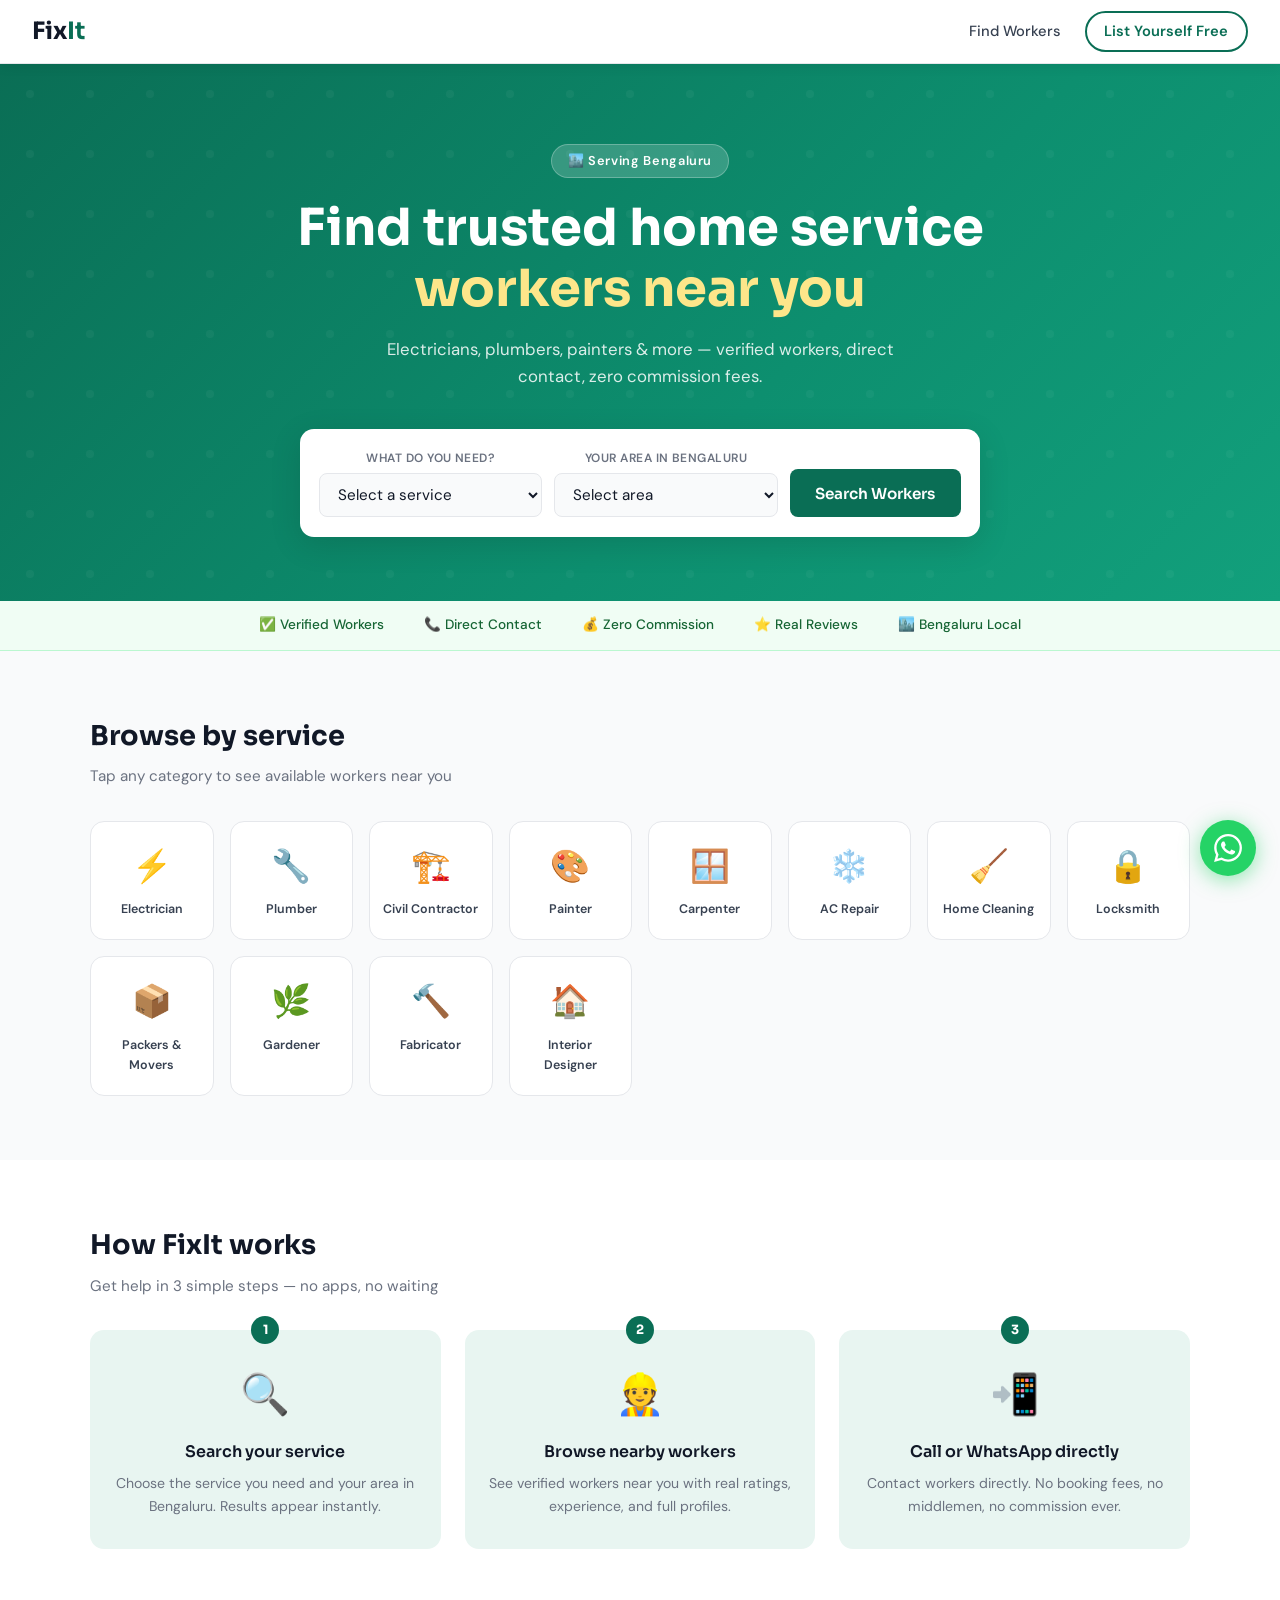
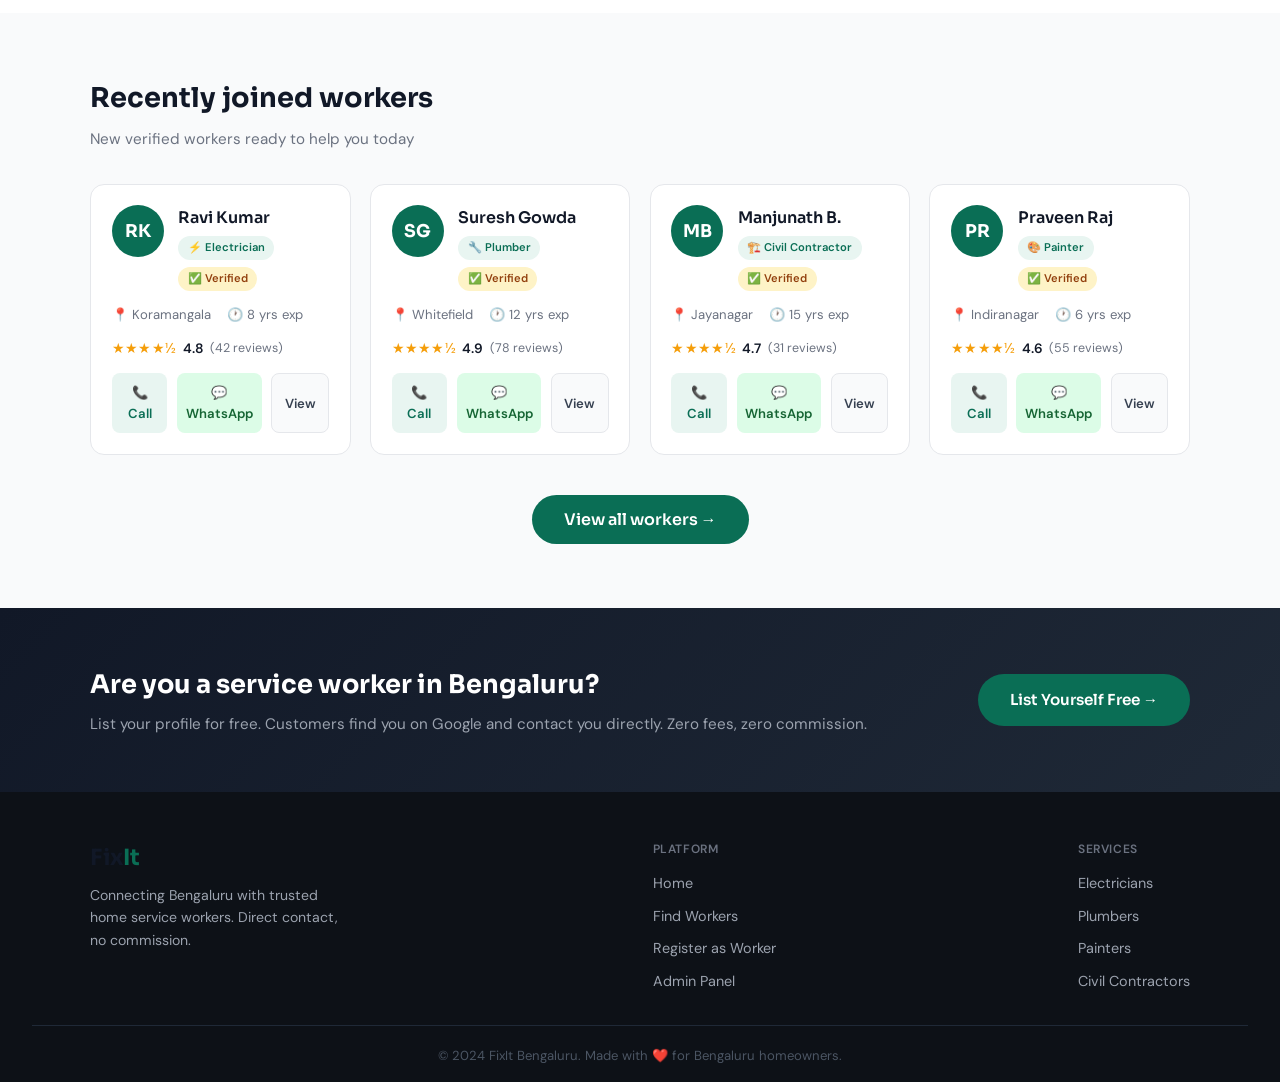
==== index.html @ 89718e5f "first version" ====
<!DOCTYPE html>
<html lang="en">
<head>
  <meta charset="UTF-8"/>
  <meta name="viewport" content="width=device-width, initial-scale=1.0"/>
  <title>FixIt — Trusted Home Services in Bengaluru</title>
  <meta name="description" content="Find trusted electricians, plumbers, painters and more in Bengaluru. Contact directly, no booking fees."/>
  <link rel="stylesheet" href="css/style.css"/>
  <link href="https://fonts.googleapis.com/css2?family=Sora:wght@400;500;600;700&family=DM+Sans:wght@400;500&display=swap" rel="stylesheet"/>
</head>
<body>

  <!-- NAV -->
  <nav class="navbar">
    <a href="index.html" class="brand">Fix<span>It</span></a>
    <div class="nav-links">
      <a href="pages/services.html">Find Workers</a>
      <a href="pages/register.html" class="btn-outline">List Yourself Free</a>
    </div>
    <button class="hamburger" onclick="toggleMenu()">&#9776;</button>
  </nav>
  <div class="mobile-menu" id="mobileMenu">
    <a href="pages/services.html">Find Workers</a>
    <a href="pages/register.html">List Yourself Free</a>
  </div>

  <!-- HERO -->
  <section class="hero">
    <div class="hero-badge">🏙️ Serving Bengaluru</div>
    <h1>Find trusted home service<br/><span class="highlight">workers near you</span></h1>
    <p class="hero-sub">Electricians, plumbers, painters & more — verified workers, direct contact, zero commission fees.</p>

    <div class="search-box">
      <div class="search-field">
        <label>What do you need?</label>
        <select id="searchCategory">
          <option value="">Select a service</option>
          <option>Electrician</option>
          <option>Plumber</option>
          <option>Civil Contractor</option>
          <option>Painter</option>
          <option>Carpenter</option>
          <option>AC Repair</option>
          <option>Home Cleaning</option>
          <option>Locksmith</option>
          <option>Packers & Movers</option>
          <option>Gardener</option>
          <option>Fabricator</option>
          <option>Interior Designer</option>
        </select>
      </div>
      <div class="search-field">
        <label>Your area in Bengaluru</label>
        <select id="searchArea">
          <option value="">Select area</option>
          <option>Koramangala</option>
          <option>HSR Layout</option>
          <option>Whitefield</option>
          <option>Indiranagar</option>
          <option>Jayanagar</option>
          <option>Marathahalli</option>
          <option>Electronic City</option>
          <option>Hebbal</option>
          <option>BTM Layout</option>
          <option>Banashankari</option>
          <option>JP Nagar</option>
          <option>Yeshwanthpur</option>
        </select>
      </div>
      <button class="btn-search" onclick="doSearch()">Search Workers</button>
    </div>
  </section>

  <!-- TRUST STRIP -->
  <div style="background:#f0fdf4;border-bottom:1px solid #bbf7d0;padding:.85rem 2rem;text-align:center;">
    <div style="max-width:900px;margin:0 auto;display:flex;justify-content:center;gap:2.5rem;flex-wrap:wrap;font-size:.85rem;color:#166534;font-weight:500;">
      <span>✅ Verified Workers</span>
      <span>📞 Direct Contact</span>
      <span>💰 Zero Commission</span>
      <span>⭐ Real Reviews</span>
      <span>🏙️ Bengaluru Local</span>
    </div>
  </div>

  <!-- CATEGORIES -->
  <section class="section categories-section">
    <div class="container">
      <h2 class="section-title">Browse by service</h2>
      <p class="section-sub">Tap any category to see available workers near you</p>
      <div class="categories-grid">
        <a href="pages/services.html?category=Electrician" class="cat-card"><div class="cat-icon">⚡</div><div class="cat-name">Electrician</div></a>
        <a href="pages/services.html?category=Plumber" class="cat-card"><div class="cat-icon">🔧</div><div class="cat-name">Plumber</div></a>
        <a href="pages/services.html?category=Civil+Contractor" class="cat-card"><div class="cat-icon">🏗️</div><div class="cat-name">Civil Contractor</div></a>
        <a href="pages/services.html?category=Painter" class="cat-card"><div class="cat-icon">🎨</div><div class="cat-name">Painter</div></a>
        <a href="pages/services.html?category=Carpenter" class="cat-card"><div class="cat-icon">🪟</div><div class="cat-name">Carpenter</div></a>
        <a href="pages/services.html?category=AC+Repair" class="cat-card"><div class="cat-icon">❄️</div><div class="cat-name">AC Repair</div></a>
        <a href="pages/services.html?category=Home+Cleaning" class="cat-card"><div class="cat-icon">🧹</div><div class="cat-name">Home Cleaning</div></a>
        <a href="pages/services.html?category=Locksmith" class="cat-card"><div class="cat-icon">🔒</div><div class="cat-name">Locksmith</div></a>
        <a href="pages/services.html?category=Packers+%26+Movers" class="cat-card"><div class="cat-icon">📦</div><div class="cat-name">Packers & Movers</div></a>
        <a href="pages/services.html?category=Gardener" class="cat-card"><div class="cat-icon">🌿</div><div class="cat-name">Gardener</div></a>
        <a href="pages/services.html?category=Fabricator" class="cat-card"><div class="cat-icon">🔨</div><div class="cat-name">Fabricator</div></a>
        <a href="pages/services.html?category=Interior+Designer" class="cat-card"><div class="cat-icon">🏠</div><div class="cat-name">Interior Designer</div></a>
      </div>
    </div>
  </section>

  <!-- HOW IT WORKS -->
  <section class="section hiw-section">
    <div class="container">
      <h2 class="section-title">How FixIt works</h2>
      <p class="section-sub">Get help in 3 simple steps — no apps, no waiting</p>
      <div class="hiw-grid">
        <div class="hiw-card">
          <div class="hiw-num">1</div>
          <div class="hiw-icon">🔍</div>
          <h3>Search your service</h3>
          <p>Choose the service you need and your area in Bengaluru. Results appear instantly.</p>
        </div>
        <div class="hiw-card">
          <div class="hiw-num">2</div>
          <div class="hiw-icon">👷</div>
          <h3>Browse nearby workers</h3>
          <p>See verified workers near you with real ratings, experience, and full profiles.</p>
        </div>
        <div class="hiw-card">
          <div class="hiw-num">3</div>
          <div class="hiw-icon">📲</div>
          <h3>Call or WhatsApp directly</h3>
          <p>Contact workers directly. No booking fees, no middlemen, no commission ever.</p>
        </div>
      </div>
    </div>
  </section>

  <!-- RECENT WORKERS -->
  <section class="section recent-section" style="background:#f9fafb;">
    <div class="container">
      <h2 class="section-title">Recently joined workers</h2>
      <p class="section-sub">New verified workers ready to help you today</p>
      <div class="workers-grid" id="recentWorkers"></div>
      <div style="text-align:center;margin-top:2.5rem;">
        <a href="pages/services.html" class="btn-primary">View all workers →</a>
      </div>
    </div>
  </section>

  <!-- WORKER CTA BANNER -->
  <section class="cta-banner">
    <div class="container cta-inner">
      <div>
        <h2>Are you a service worker in Bengaluru?</h2>
        <p>List your profile for free. Customers find you on Google and contact you directly. Zero fees, zero commission.</p>
      </div>
      <a href="pages/register.html" class="btn-cta">List Yourself Free →</a>
    </div>
  </section>

  <!-- FOOTER -->
  <footer class="footer">
    <div class="container footer-inner">
      <div>
        <a href="index.html" class="brand" style="font-size:1.4rem;display:inline-block;margin-bottom:.5rem;">Fix<span>It</span></a>
        <p style="color:#9ca3af;font-size:.88rem;max-width:260px;line-height:1.6;">Connecting Bengaluru with trusted home service workers. Direct contact, no commission.</p>
      </div>
      <div>
        <div style="color:#6b7280;font-size:.75rem;font-weight:600;text-transform:uppercase;letter-spacing:.05em;margin-bottom:.8rem;">Platform</div>
        <div class="footer-links">
          <a href="index.html">Home</a>
          <a href="pages/services.html">Find Workers</a>
          <a href="pages/register.html">Register as Worker</a>
          <a href="pages/admin.html">Admin Panel</a>
        </div>
      </div>
      <div>
        <div style="color:#6b7280;font-size:.75rem;font-weight:600;text-transform:uppercase;letter-spacing:.05em;margin-bottom:.8rem;">Services</div>
        <div class="footer-links">
          <a href="pages/services.html?category=Electrician">Electricians</a>
          <a href="pages/services.html?category=Plumber">Plumbers</a>
          <a href="pages/services.html?category=Painter">Painters</a>
          <a href="pages/services.html?category=Civil+Contractor">Civil Contractors</a>
        </div>
      </div>
    </div>
    <div class="footer-bottom">© 2024 FixIt Bengaluru. Made with ❤️ for Bengaluru homeowners.</div>
  </footer>

  <!-- FLOATING WHATSAPP -->
  <a href="https://wa.me/919999999999?text=Hi%2C+I+need+help+finding+a+worker+on+FixIt" class="fab-wa" target="_blank" title="Chat with us on WhatsApp">
    <svg viewBox="0 0 24 24" width="28" height="28" fill="white"><path d="M17.472 14.382c-.297-.149-1.758-.867-2.03-.967-.273-.099-.471-.148-.67.15-.197.297-.767.966-.94 1.164-.173.199-.347.223-.644.075-.297-.15-1.255-.463-2.39-1.475-.883-.788-1.48-1.761-1.653-2.059-.173-.297-.018-.458.13-.606.134-.133.298-.347.446-.52.149-.174.198-.298.298-.497.099-.198.05-.371-.025-.52-.075-.149-.669-1.612-.916-2.207-.242-.579-.487-.5-.669-.51-.173-.008-.371-.01-.57-.01-.198 0-.52.074-.792.372-.272.297-1.04 1.016-1.04 2.479 0 1.462 1.065 2.875 1.213 3.074.149.198 2.096 3.2 5.077 4.487.709.306 1.262.489 1.694.625.712.227 1.36.195 1.871.118.571-.085 1.758-.719 2.006-1.413.248-.694.248-1.289.173-1.413-.074-.124-.272-.198-.57-.347m-5.421 7.403h-.004a9.87 9.87 0 01-5.031-1.378l-.361-.214-3.741.982.998-3.648-.235-.374a9.86 9.86 0 01-1.51-5.26c.001-5.45 4.436-9.884 9.888-9.884 2.64 0 5.122 1.03 6.988 2.898a9.825 9.825 0 012.893 6.994c-.003 5.45-4.437 9.884-9.885 9.884m8.413-18.297A11.815 11.815 0 0012.05 0C5.495 0 .16 5.335.157 11.892c0 2.096.547 4.142 1.588 5.945L.057 24l6.305-1.654a11.882 11.882 0 005.683 1.448h.005c6.554 0 11.89-5.335 11.893-11.893a11.821 11.821 0 00-3.48-8.413z"/></svg>
  </a>

  <script src="js/data.js"></script>
  <script src="js/main.js"></script>
</body>
</html>
---- css/style.css ----
/* ===== RESET & ROOT ===== */
*, *::before, *::after { box-sizing: border-box; margin: 0; padding: 0; }

:root {
  --teal: #0a6e55;
  --teal-light: #12a07c;
  --teal-bg: #e8f5f1;
  --amber: #f59e0b;
  --amber-bg: #fef3c7;
  --red: #ef4444;
  --green-wa: #25D366;
  --dark: #111827;
  --mid: #374151;
  --muted: #6b7280;
  --border: #e5e7eb;
  --bg: #f9fafb;
  --white: #ffffff;
  --radius: 14px;
  --radius-sm: 8px;
  --shadow: 0 2px 12px rgba(0,0,0,0.08);
  --shadow-lg: 0 8px 32px rgba(0,0,0,0.12);
  --font: 'Sora', sans-serif;
  --font-body: 'DM Sans', sans-serif;
}

html { scroll-behavior: smooth; }
body { font-family: var(--font-body); color: var(--dark); background: var(--white); line-height: 1.6; }
a { text-decoration: none; color: inherit; }
img { max-width: 100%; }
select, input, textarea { font-family: var(--font-body); }

/* ===== NAVBAR ===== */
.navbar {
  position: sticky; top: 0; z-index: 100;
  display: flex; align-items: center; justify-content: space-between;
  padding: 0 2rem; height: 64px;
  background: var(--white); border-bottom: 1px solid var(--border);
  box-shadow: var(--shadow);
}
.brand { font-family: var(--font); font-size: 1.5rem; font-weight: 700; color: var(--dark); }
.brand span { color: var(--teal); }
.nav-links { display: flex; align-items: center; gap: 1.5rem; }
.nav-links a { font-size: .92rem; font-weight: 500; color: var(--mid); transition: color .2s; }
.nav-links a:hover { color: var(--teal); }
.btn-outline {
  border: 2px solid var(--teal); color: var(--teal) !important;
  padding: .45rem 1.1rem; border-radius: 99px; font-weight: 600 !important;
  transition: all .2s !important;
}
.btn-outline:hover { background: var(--teal); color: var(--white) !important; }
.hamburger { display: none; background: none; border: none; font-size: 1.6rem; cursor: pointer; color: var(--dark); }
.mobile-menu {
  display: none; flex-direction: column; gap: .5rem;
  background: var(--white); border-bottom: 1px solid var(--border);
  padding: 1rem 2rem;
}
.mobile-menu a { font-size: 1rem; font-weight: 500; color: var(--mid); padding: .5rem 0; border-bottom: 1px solid var(--border); }
.mobile-menu.open { display: flex; }

/* ===== HERO ===== */
.hero {
  background: linear-gradient(135deg, #0a6e55 0%, #0d8f6f 60%, #12a07c 100%);
  padding: 5rem 2rem 4rem; text-align: center; position: relative; overflow: hidden;
}
.hero::before {
  content: ""; position: absolute; inset: 0;
  background: url("data:image/svg+xml,%3Csvg width='60' height='60' viewBox='0 0 60 60' xmlns='http://www.w3.org/2000/svg'%3E%3Cg fill='none' fill-rule='evenodd'%3E%3Cg fill='%23ffffff' fill-opacity='0.04'%3E%3Ccircle cx='30' cy='30' r='4'/%3E%3C/g%3E%3C/g%3E%3C/svg%3E");
  pointer-events: none;
}
.hero-badge {
  display: inline-block; background: rgba(255,255,255,0.18);
  color: #fff; font-size: .8rem; font-weight: 600; letter-spacing: .05em;
  padding: .35rem 1rem; border-radius: 99px; margin-bottom: 1.2rem;
  border: 1px solid rgba(255,255,255,0.25);
}
.hero h1 {
  font-family: var(--font); font-size: clamp(2rem, 5vw, 3.2rem);
  font-weight: 700; color: #fff; line-height: 1.2; margin-bottom: 1rem;
}
.hero h1 .highlight { color: #fde68a; }
.hero-sub { color: rgba(255,255,255,0.85); font-size: 1.05rem; max-width: 520px; margin: 0 auto 2.5rem; }

/* SEARCH BOX */
.search-box {
  background: var(--white); border-radius: var(--radius);
  padding: 1.2rem; max-width: 680px; margin: 0 auto;
  display: flex; gap: .75rem; align-items: flex-end;
  box-shadow: var(--shadow-lg); position: relative;
}
.search-field { flex: 1; display: flex; flex-direction: column; gap: .3rem; }
.search-field label { font-size: .75rem; font-weight: 600; color: var(--muted); text-transform: uppercase; letter-spacing: .04em; }
.search-field select, .search-field input {
  border: 1.5px solid var(--border); border-radius: var(--radius-sm);
  padding: .65rem .85rem; font-size: .95rem; color: var(--dark);
  background: var(--bg); outline: none; transition: border .2s;
  width: 100%;
}
.search-field select:focus, .search-field input:focus { border-color: var(--teal); background: #fff; }
.btn-search {
  background: var(--teal); color: #fff; border: none;
  padding: .75rem 1.6rem; border-radius: var(--radius-sm);
  font-size: .95rem; font-weight: 600; cursor: pointer;
  transition: background .2s; white-space: nowrap; height: 48px;
  font-family: var(--font);
}
.btn-search:hover { background: #085042; }

/* ===== SECTIONS ===== */
.section { padding: 4rem 2rem; }
.container { max-width: 1100px; margin: 0 auto; }
.section-title { font-family: var(--font); font-size: 1.7rem; font-weight: 700; color: var(--dark); margin-bottom: .4rem; }
.section-sub { color: var(--muted); margin-bottom: 2rem; font-size: .95rem; }

/* ===== CATEGORIES ===== */
.categories-section { background: var(--bg); }
.categories-grid {
  display: grid; grid-template-columns: repeat(auto-fill, minmax(110px, 1fr)); gap: 1rem;
}
.cat-card {
  background: var(--white); border: 1.5px solid var(--border);
  border-radius: var(--radius); padding: 1.2rem .8rem;
  text-align: center; transition: all .2s; cursor: pointer;
  display: flex; flex-direction: column; align-items: center; gap: .5rem;
}
.cat-card:hover { border-color: var(--teal); box-shadow: var(--shadow); transform: translateY(-2px); background: var(--teal-bg); }
.cat-icon { font-size: 2rem; }
.cat-name { font-size: .78rem; font-weight: 600; color: var(--mid); }

/* ===== HOW IT WORKS ===== */
.hiw-section { background: var(--white); }
.hiw-grid { display: grid; grid-template-columns: repeat(auto-fit, minmax(220px, 1fr)); gap: 1.5rem; }
.hiw-card {
  text-align: center; padding: 2rem 1.5rem;
  background: var(--teal-bg); border-radius: var(--radius);
  position: relative;
}
.hiw-num {
  position: absolute; top: -14px; left: 50%; transform: translateX(-50%);
  width: 28px; height: 28px; background: var(--teal); color: #fff;
  border-radius: 50%; font-size: .8rem; font-weight: 700;
  display: flex; align-items: center; justify-content: center;
  font-family: var(--font);
}
.hiw-icon { font-size: 2.5rem; margin-bottom: .8rem; }
.hiw-card h3 { font-family: var(--font); font-size: 1rem; font-weight: 600; margin-bottom: .5rem; color: var(--dark); }
.hiw-card p { font-size: .88rem; color: var(--muted); }

/* ===== WORKER CARDS ===== */
.workers-grid { display: grid; grid-template-columns: repeat(auto-fill, minmax(260px, 1fr)); gap: 1.2rem; }
.worker-card {
  background: var(--white); border: 1.5px solid var(--border);
  border-radius: var(--radius); padding: 1.3rem; transition: all .2s;
  display: flex; flex-direction: column; gap: .8rem;
}
.worker-card:hover { box-shadow: var(--shadow-lg); border-color: var(--teal); transform: translateY(-2px); }
.wc-top { display: flex; gap: .9rem; align-items: flex-start; }
.wc-avatar {
  width: 52px; height: 52px; border-radius: 50%; flex-shrink: 0;
  background: var(--teal); color: #fff; display: flex; align-items: center; justify-content: center;
  font-family: var(--font); font-size: 1.1rem; font-weight: 700;
  object-fit: cover;
}
.wc-info { flex: 1; min-width: 0; }
.wc-name { font-family: var(--font); font-size: 1rem; font-weight: 600; color: var(--dark); }
.wc-badges { display: flex; gap: .4rem; flex-wrap: wrap; margin-top: .3rem; }
.badge-skill {
  background: var(--teal-bg); color: var(--teal);
  font-size: .7rem; font-weight: 600; padding: .2rem .6rem;
  border-radius: 99px; white-space: nowrap;
}
.badge-verified {
  background: var(--amber-bg); color: #92400e;
  font-size: .7rem; font-weight: 600; padding: .2rem .6rem;
  border-radius: 99px;
}
.wc-meta { display: flex; gap: 1rem; font-size: .82rem; color: var(--muted); flex-wrap: wrap; }
.wc-meta span { display: flex; align-items: center; gap: .25rem; }
.wc-rating { display: flex; align-items: center; gap: .4rem; }
.stars { color: var(--amber); font-size: .9rem; letter-spacing: .02em; }
.rating-num { font-size: .85rem; font-weight: 600; color: var(--dark); }
.rating-count { font-size: .78rem; color: var(--muted); }
.wc-btns { display: flex; gap: .6rem; }
.btn-call, .btn-wa, .btn-view {
  flex: 1; padding: .55rem; border-radius: var(--radius-sm);
  font-size: .82rem; font-weight: 600; border: none;
  cursor: pointer; transition: all .2s; text-align: center;
  font-family: var(--font-body); display: flex; align-items: center;
  justify-content: center; gap: .3rem;
}
.btn-call { background: var(--teal-bg); color: var(--teal); }
.btn-call:hover { background: var(--teal); color: #fff; }
.btn-wa { background: #dcfce7; color: #166534; }
.btn-wa:hover { background: var(--green-wa); color: #fff; }
.btn-view { background: var(--bg); color: var(--mid); border: 1.5px solid var(--border); }
.btn-view:hover { background: var(--dark); color: #fff; }

/* ===== CTA BANNER ===== */
.cta-banner { background: linear-gradient(135deg, #111827, #1f2937); padding: 3.5rem 2rem; }
.cta-inner { display: flex; align-items: center; justify-content: space-between; gap: 2rem; flex-wrap: wrap; }
.cta-banner h2 { font-family: var(--font); font-size: 1.6rem; color: #fff; margin-bottom: .4rem; }
.cta-banner p { color: #9ca3af; font-size: .95rem; }
.btn-cta {
  background: var(--teal); color: #fff; padding: .85rem 2rem;
  border-radius: 99px; font-weight: 600; font-family: var(--font);
  white-space: nowrap; transition: all .2s; font-size: .95rem;
}
.btn-cta:hover { background: var(--teal-light); transform: scale(1.03); }

/* ===== FOOTER ===== */
.footer { background: #0d1117; padding: 3rem 2rem 1rem; }
.footer-inner { display: flex; justify-content: space-between; gap: 2rem; flex-wrap: wrap; margin-bottom: 2rem; }
.footer-links { display: flex; flex-direction: column; gap: .6rem; }
.footer-links a { color: #9ca3af; font-size: .9rem; transition: color .2s; }
.footer-links a:hover { color: var(--teal-light); }
.footer-bottom { border-top: 1px solid #1f2937; padding-top: 1.2rem; text-align: center; color: #4b5563; font-size: .82rem; }

/* ===== FAB WHATSAPP ===== */
.fab-wa {
  position: fixed; bottom: 1.5rem; right: 1.5rem; z-index: 200;
  width: 56px; height: 56px; border-radius: 50%;
  background: var(--green-wa); display: flex; align-items: center; justify-content: center;
  box-shadow: 0 4px 20px rgba(37,211,102,0.5); transition: transform .2s;
}
.fab-wa:hover { transform: scale(1.1); }

/* ===== PRIMARY BUTTON ===== */
.btn-primary {
  display: inline-block; background: var(--teal); color: #fff;
  padding: .75rem 2rem; border-radius: 99px; font-weight: 600;
  font-family: var(--font); transition: all .2s;
}
.btn-primary:hover { background: #085042; transform: translateY(-1px); }

/* ===== SERVICES PAGE ===== */
.page-hero {
  background: var(--teal); color: #fff;
  padding: 2.5rem 2rem; text-align: center;
}
.page-hero h1 { font-family: var(--font); font-size: 1.8rem; font-weight: 700; margin-bottom: .3rem; }
.page-hero p { color: rgba(255,255,255,0.8); font-size: .95rem; }

.filter-bar {
  background: var(--white); border-bottom: 1px solid var(--border);
  padding: 1rem 2rem; position: sticky; top: 64px; z-index: 90;
  display: flex; gap: .8rem; flex-wrap: wrap; align-items: center;
}
.filter-select {
  border: 1.5px solid var(--border); border-radius: var(--radius-sm);
  padding: .5rem .9rem; font-size: .88rem; color: var(--dark);
  background: var(--bg); outline: none; cursor: pointer; font-family: var(--font-body);
  transition: border .2s;
}
.filter-select:focus { border-color: var(--teal); }
.filter-label { font-size: .8rem; font-weight: 600; color: var(--muted); }
.results-count { margin-left: auto; font-size: .85rem; color: var(--muted); font-weight: 500; }

.services-main { padding: 2rem; max-width: 1100px; margin: 0 auto; }

.empty-state { text-align: center; padding: 4rem 2rem; color: var(--muted); }
.empty-state .empty-icon { font-size: 3rem; margin-bottom: 1rem; }
.empty-state h3 { font-family: var(--font); font-size: 1.2rem; color: var(--dark); margin-bottom: .4rem; }

/* ===== PROFILE PAGE ===== */
.profile-page { max-width: 800px; margin: 0 auto; padding: 2rem; }
.profile-header {
  background: var(--white); border: 1.5px solid var(--border);
  border-radius: var(--radius); padding: 2rem; margin-bottom: 1.5rem;
  display: flex; gap: 1.5rem; align-items: flex-start;
}
.profile-avatar {
  width: 90px; height: 90px; border-radius: 50%; flex-shrink: 0;
  background: var(--teal); color: #fff; display: flex; align-items: center;
  justify-content: center; font-family: var(--font); font-size: 2rem; font-weight: 700;
}
.profile-info { flex: 1; }
.profile-name { font-family: var(--font); font-size: 1.6rem; font-weight: 700; margin-bottom: .5rem; }
.profile-badges { display: flex; gap: .5rem; flex-wrap: wrap; margin-bottom: .8rem; }
.profile-meta { display: flex; gap: 1.5rem; flex-wrap: wrap; font-size: .9rem; color: var(--muted); margin-bottom: 1rem; }
.profile-meta span { display: flex; align-items: center; gap: .3rem; }
.profile-btns { display: flex; gap: .8rem; flex-wrap: wrap; }
.profile-btn-call, .profile-btn-wa {
  padding: .7rem 1.5rem; border-radius: 99px; font-weight: 600;
  font-family: var(--font); border: none; cursor: pointer;
  transition: all .2s; font-size: .92rem; display: flex; align-items: center; gap: .4rem;
}
.profile-btn-call { background: var(--teal); color: #fff; }
.profile-btn-call:hover { background: #085042; }
.profile-btn-wa { background: var(--green-wa); color: #fff; }
.profile-btn-wa:hover { background: #1ebe5d; }

.profile-section {
  background: var(--white); border: 1.5px solid var(--border);
  border-radius: var(--radius); padding: 1.5rem; margin-bottom: 1.5rem;
}
.profile-section h3 { font-family: var(--font); font-size: 1.05rem; font-weight: 600; margin-bottom: 1rem; color: var(--dark); }

.services-tags { display: flex; gap: .5rem; flex-wrap: wrap; }
.service-tag {
  background: var(--teal-bg); color: var(--teal);
  font-size: .82rem; font-weight: 500; padding: .35rem .85rem;
  border-radius: 99px;
}
.areas-tags { display: flex; gap: .5rem; flex-wrap: wrap; }
.area-tag {
  background: var(--bg); color: var(--mid);
  font-size: .82rem; padding: .35rem .85rem;
  border-radius: 99px; border: 1px solid var(--border);
}

.review-item { padding: 1rem 0; border-bottom: 1px solid var(--border); }
.review-item:last-child { border-bottom: none; }
.review-top { display: flex; justify-content: space-between; align-items: center; margin-bottom: .3rem; }
.reviewer-name { font-weight: 600; font-size: .9rem; }
.review-date { font-size: .78rem; color: var(--muted); }
.review-text { font-size: .88rem; color: var(--mid); line-height: 1.5; }

.sticky-cta {
  display: none; position: fixed; bottom: 0; left: 0; right: 0; z-index: 150;
  background: var(--white); border-top: 1px solid var(--border);
  padding: .8rem 1rem; gap: .6rem;
}

/* ===== REGISTER PAGE ===== */
.register-page { max-width: 620px; margin: 0 auto; padding: 2rem; }
.progress-bar {
  display: flex; gap: .5rem; align-items: center; margin-bottom: 2.5rem;
}
.progress-step {
  flex: 1; height: 6px; border-radius: 99px; background: var(--border);
  transition: background .3s;
}
.progress-step.active { background: var(--teal); }
.progress-step.done { background: var(--teal-light); }
.step-label {
  font-size: .75rem; font-weight: 600; color: var(--muted);
  margin-bottom: 1.5rem; text-transform: uppercase; letter-spacing: .05em;
}

.form-card {
  background: var(--white); border: 1.5px solid var(--border);
  border-radius: var(--radius); padding: 2rem;
}
.form-group { margin-bottom: 1.3rem; }
.form-group label { display: block; font-size: .82rem; font-weight: 600; color: var(--mid); margin-bottom: .4rem; }
.form-group input, .form-group select, .form-group textarea {
  width: 100%; border: 1.5px solid var(--border); border-radius: var(--radius-sm);
  padding: .7rem .9rem; font-size: .95rem; color: var(--dark);
  background: var(--bg); outline: none; transition: border .2s; font-family: var(--font-body);
}
.form-group input:focus, .form-group select:focus, .form-group textarea:focus {
  border-color: var(--teal); background: #fff;
}
.form-group textarea { resize: vertical; min-height: 90px; }
.form-error { color: var(--red); font-size: .78rem; margin-top: .25rem; }

.checkbox-grid { display: grid; grid-template-columns: repeat(auto-fill, minmax(150px,1fr)); gap: .5rem; margin-top: .4rem; }
.checkbox-item { display: flex; align-items: center; gap: .5rem; font-size: .88rem; cursor: pointer; }
.checkbox-item input { accent-color: var(--teal); width: 16px; height: 16px; }

.form-footer { display: flex; gap: .8rem; justify-content: flex-end; margin-top: 1.5rem; }
.btn-next, .btn-back, .btn-submit {
  padding: .7rem 1.8rem; border-radius: 99px; font-weight: 600;
  font-family: var(--font); border: none; cursor: pointer; transition: all .2s; font-size: .92rem;
}
.btn-next, .btn-submit { background: var(--teal); color: #fff; }
.btn-next:hover, .btn-submit:hover { background: #085042; }
.btn-back { background: var(--bg); color: var(--mid); border: 1.5px solid var(--border); }
.btn-back:hover { background: var(--border); }

.success-screen { text-align: center; padding: 3rem 2rem; }
.success-icon { font-size: 4rem; margin-bottom: 1rem; }
.success-screen h2 { font-family: var(--font); font-size: 1.6rem; font-weight: 700; margin-bottom: .5rem; }
.success-screen p { color: var(--muted); margin-bottom: 1.5rem; }

/* ===== ADMIN PAGE ===== */
.admin-page { max-width: 1100px; margin: 0 auto; padding: 2rem; }
.admin-login {
  max-width: 380px; margin: 4rem auto; background: var(--white);
  border: 1.5px solid var(--border); border-radius: var(--radius); padding: 2.5rem;
  text-align: center;
}
.admin-login h2 { font-family: var(--font); font-size: 1.4rem; margin-bottom: 1.5rem; }

.stats-row { display: grid; grid-template-columns: repeat(auto-fit, minmax(160px,1fr)); gap: 1rem; margin-bottom: 2rem; }
.stat-card {
  background: var(--white); border: 1.5px solid var(--border);
  border-radius: var(--radius); padding: 1.2rem; text-align: center;
}
.stat-val { font-family: var(--font); font-size: 2rem; font-weight: 700; color: var(--teal); }
.stat-lbl { font-size: .8rem; color: var(--muted); margin-top: .2rem; }

.admin-table { width: 100%; border-collapse: collapse; background: var(--white); border-radius: var(--radius); overflow: hidden; border: 1.5px solid var(--border); }
.admin-table th { background: var(--bg); padding: .85rem 1rem; text-align: left; font-size: .78rem; font-weight: 600; color: var(--muted); text-transform: uppercase; letter-spacing: .04em; border-bottom: 1.5px solid var(--border); }
.admin-table td { padding: .85rem 1rem; font-size: .88rem; border-bottom: 1px solid var(--border); vertical-align: middle; }
.admin-table tr:last-child td { border-bottom: none; }
.admin-table tr:hover td { background: var(--bg); }
.toggle-verified {
  padding: .3rem .8rem; border-radius: 99px; border: none; cursor: pointer;
  font-size: .75rem; font-weight: 600; transition: all .2s; font-family: var(--font-body);
}
.toggle-verified.is-verified { background: var(--amber-bg); color: #92400e; }
.toggle-verified.not-verified { background: var(--bg); color: var(--muted); border: 1px solid var(--border); }
.btn-delete {
  background: #fee2e2; color: var(--red); border: none; padding: .3rem .7rem;
  border-radius: var(--radius-sm); cursor: pointer; font-size: .78rem; font-weight: 600;
  transition: all .2s;
}
.btn-delete:hover { background: var(--red); color: #fff; }

.table-wrap { overflow-x: auto; border-radius: var(--radius); }

/* ===== RESPONSIVE ===== */
@media (max-width: 768px) {
  .navbar { padding: 0 1rem; }
  .nav-links { display: none; }
  .hamburger { display: block; }
  .hero { padding: 3rem 1rem 2.5rem; }
  .search-box { flex-direction: column; }
  .btn-search { width: 100%; }
  .section { padding: 2.5rem 1rem; }
  .cta-inner { flex-direction: column; text-align: center; }
  .profile-header { flex-direction: column; align-items: center; text-align: center; }
  .sticky-cta { display: flex; }
  .profile-btns { display: none; }
  .filter-bar { padding: .8rem 1rem; }
  .admin-page { padding: 1rem; }
  .footer-inner { flex-direction: column; }
  .register-page { padding: 1rem; }
}
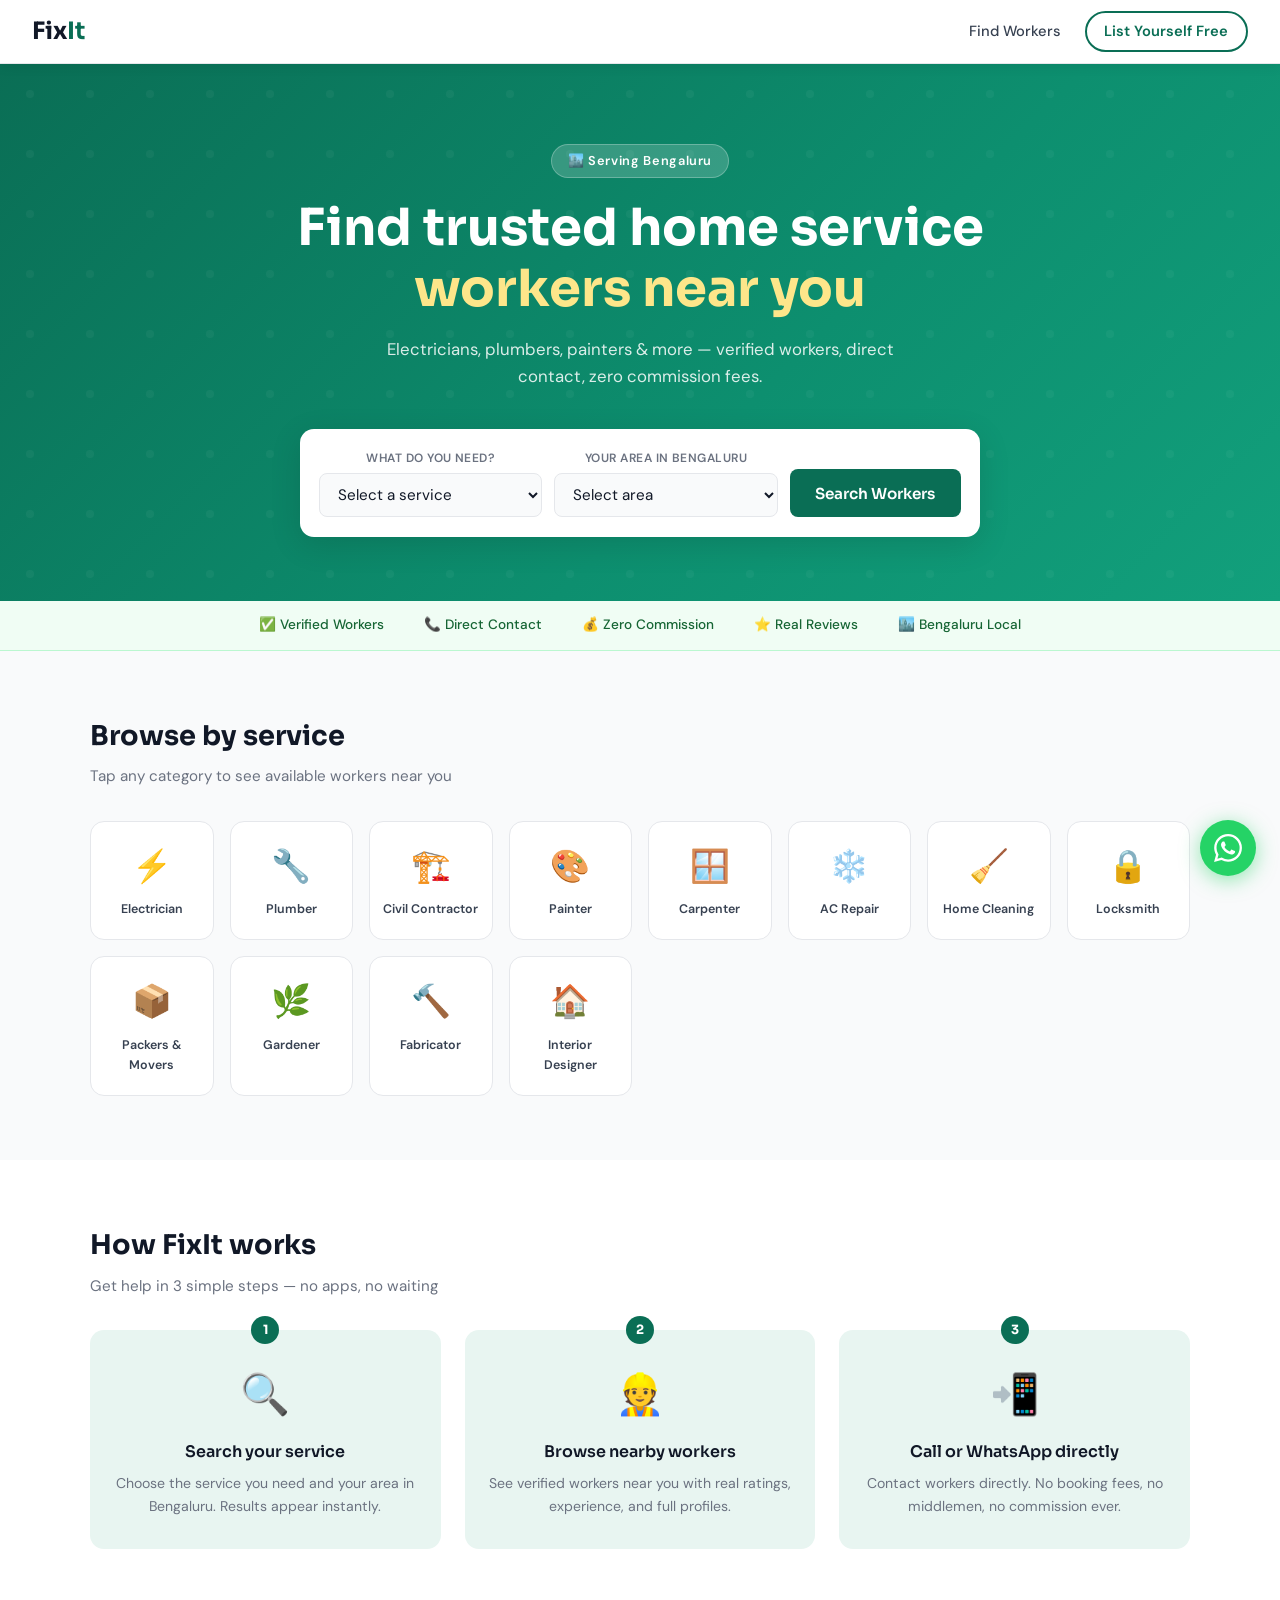
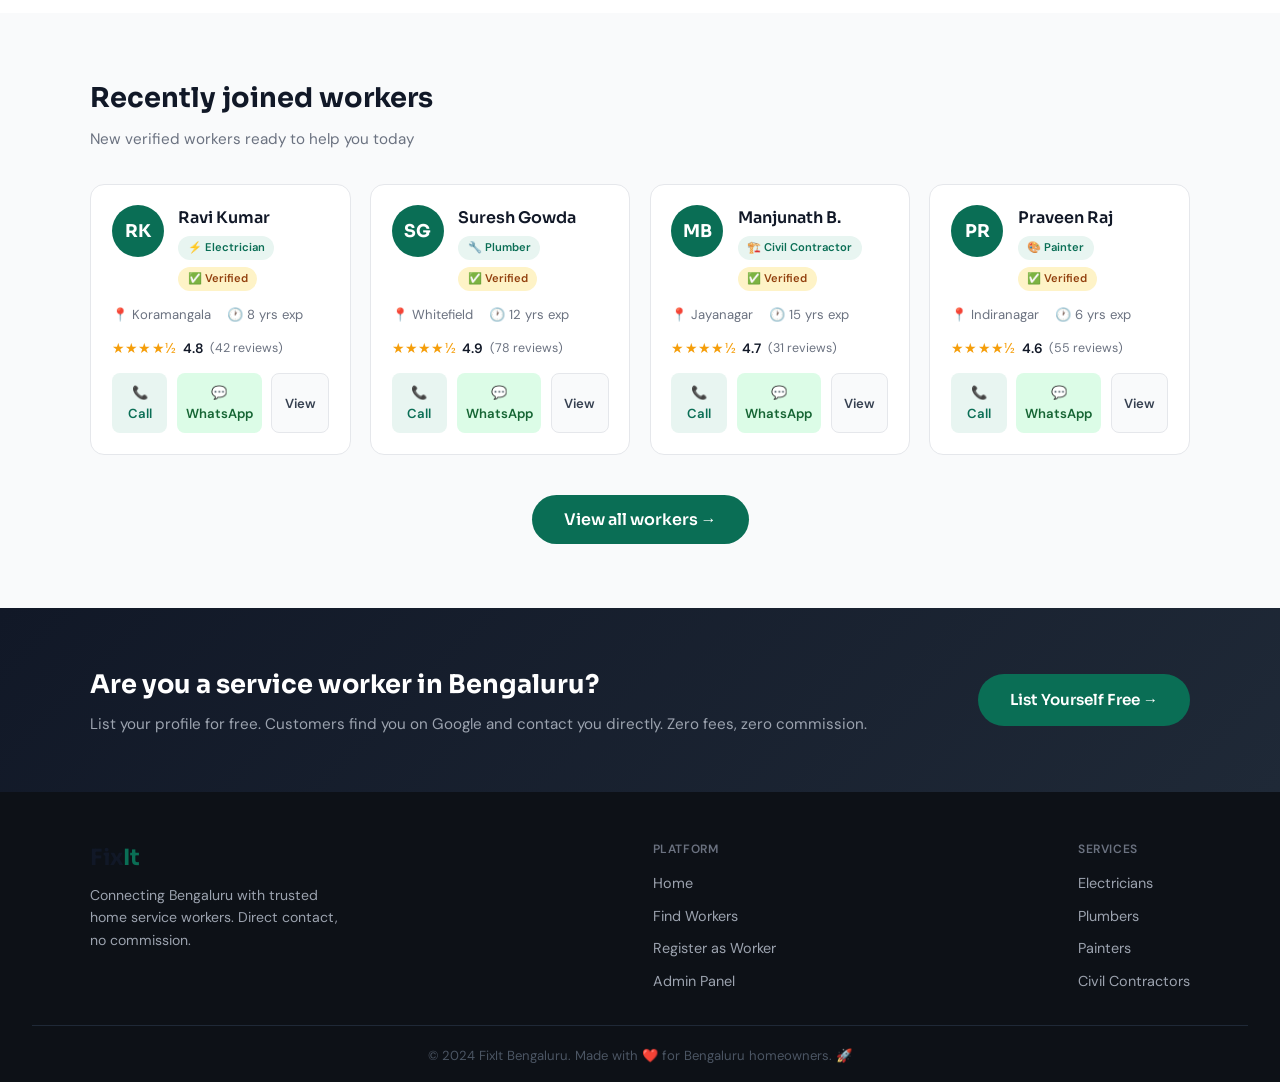
==== commit 83ea2f05: "test change" ====
--- a/index.html
+++ b/index.html
@@ -181,7 +181,7 @@
         </div>
       </div>
     </div>
-    <div class="footer-bottom">© 2024 FixIt Bengaluru. Made with ❤️ for Bengaluru homeowners.</div>
+    <div class="footer-bottom">© 2024 FixIt Bengaluru. Made with ❤️ for Bengaluru homeowners. 🚀</div>
   </footer>
 
   <!-- FLOATING WHATSAPP -->
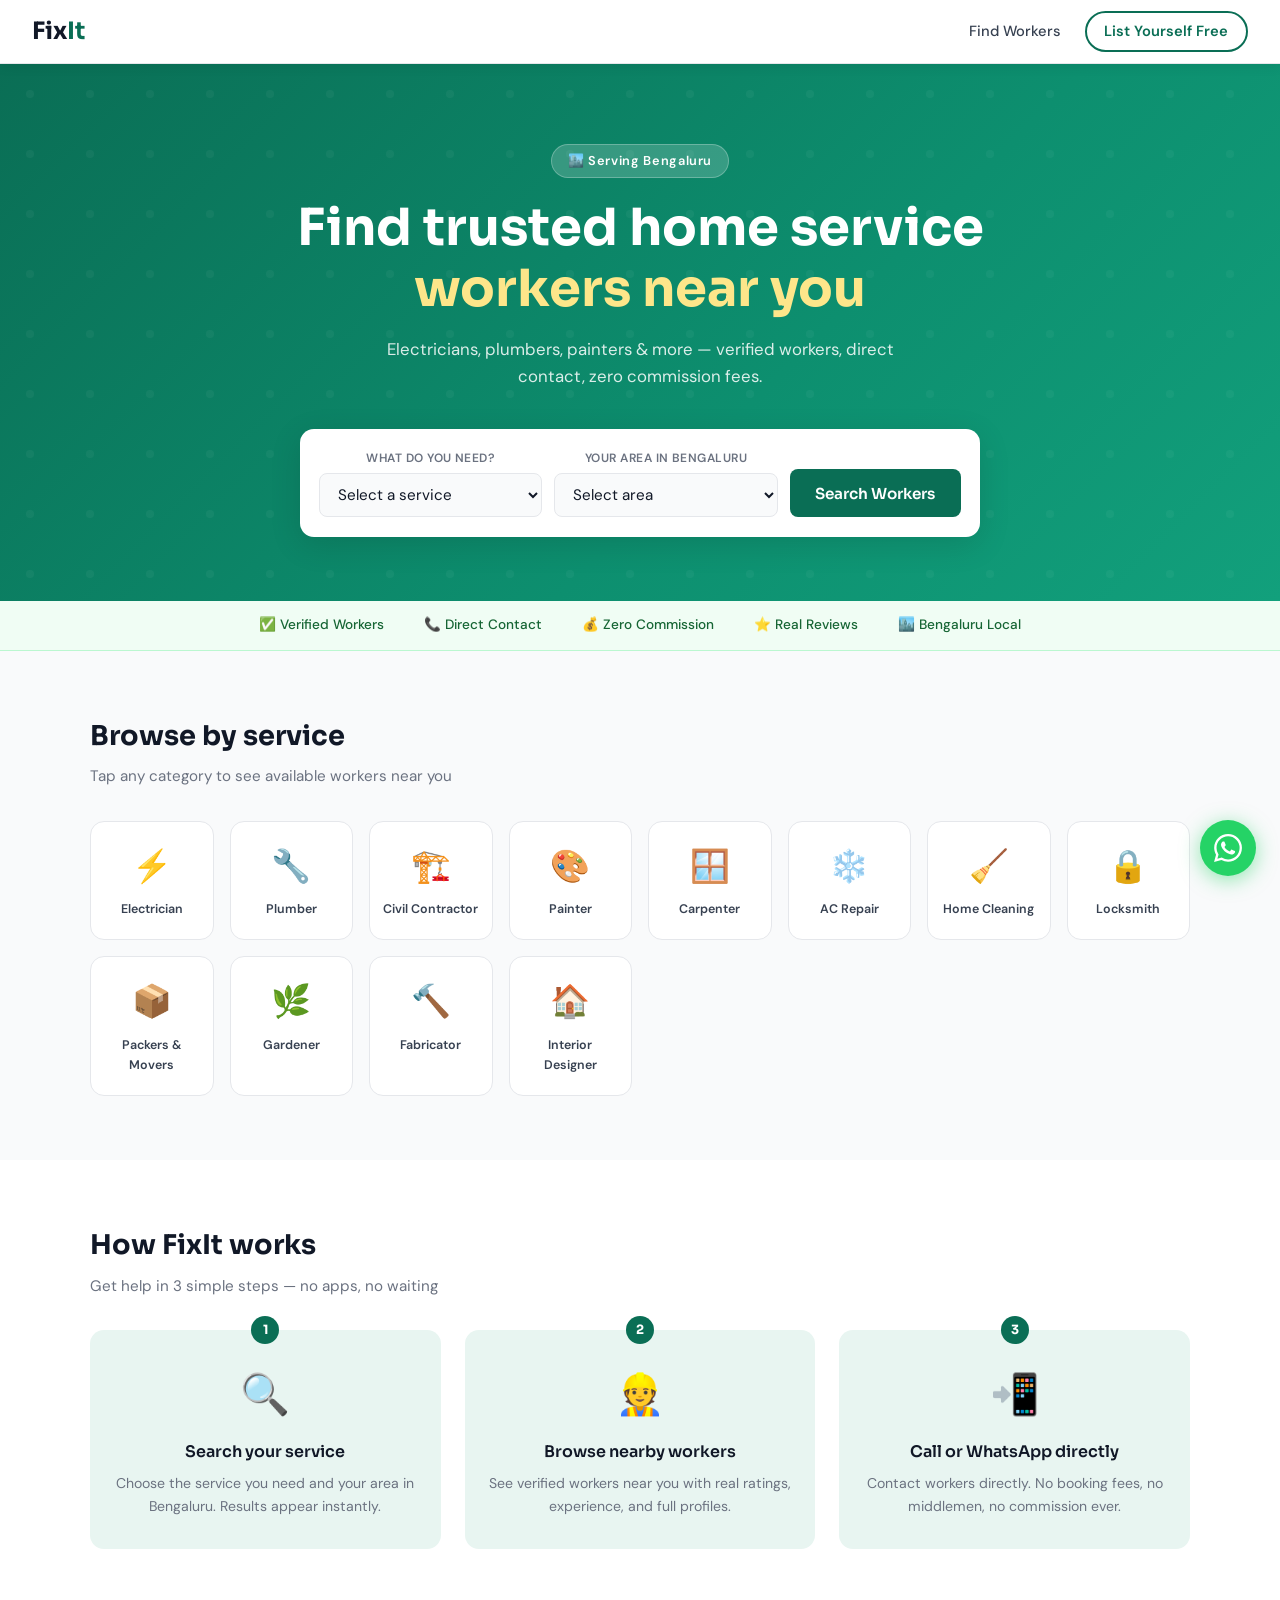
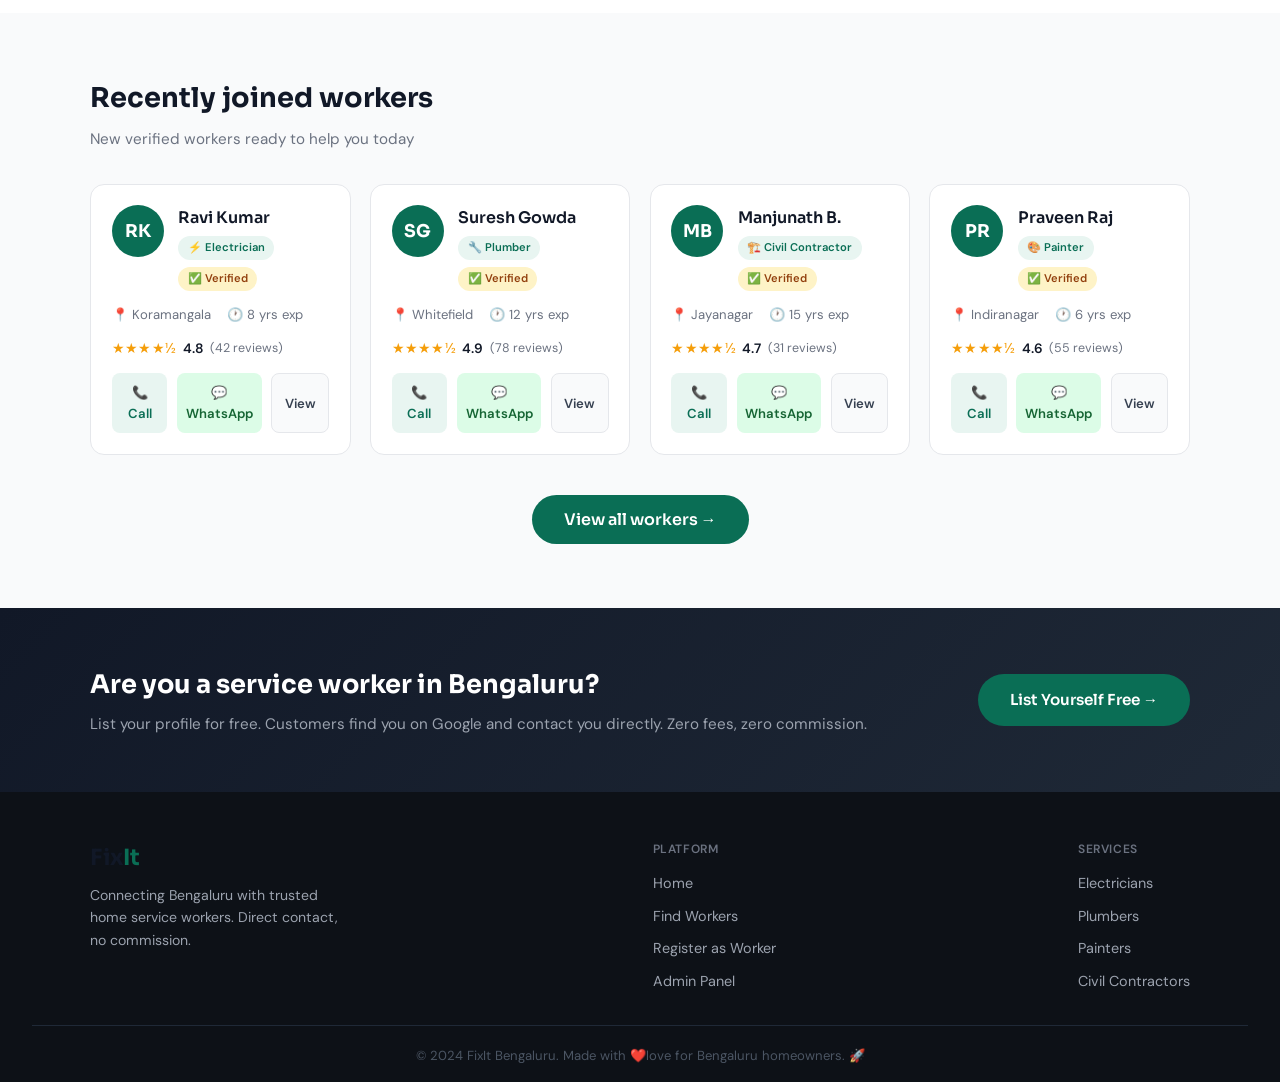
==== commit 8df83ddd: "test change" ====
--- a/index.html
+++ b/index.html
@@ -181,7 +181,7 @@
         </div>
       </div>
     </div>
-    <div class="footer-bottom">© 2024 FixIt Bengaluru. Made with ❤️ for Bengaluru homeowners. 🚀</div>
+    <div class="footer-bottom">© 2024 FixIt Bengaluru. Made with ❤️love for Bengaluru homeowners. 🚀</div>
   </footer>
 
   <!-- FLOATING WHATSAPP -->
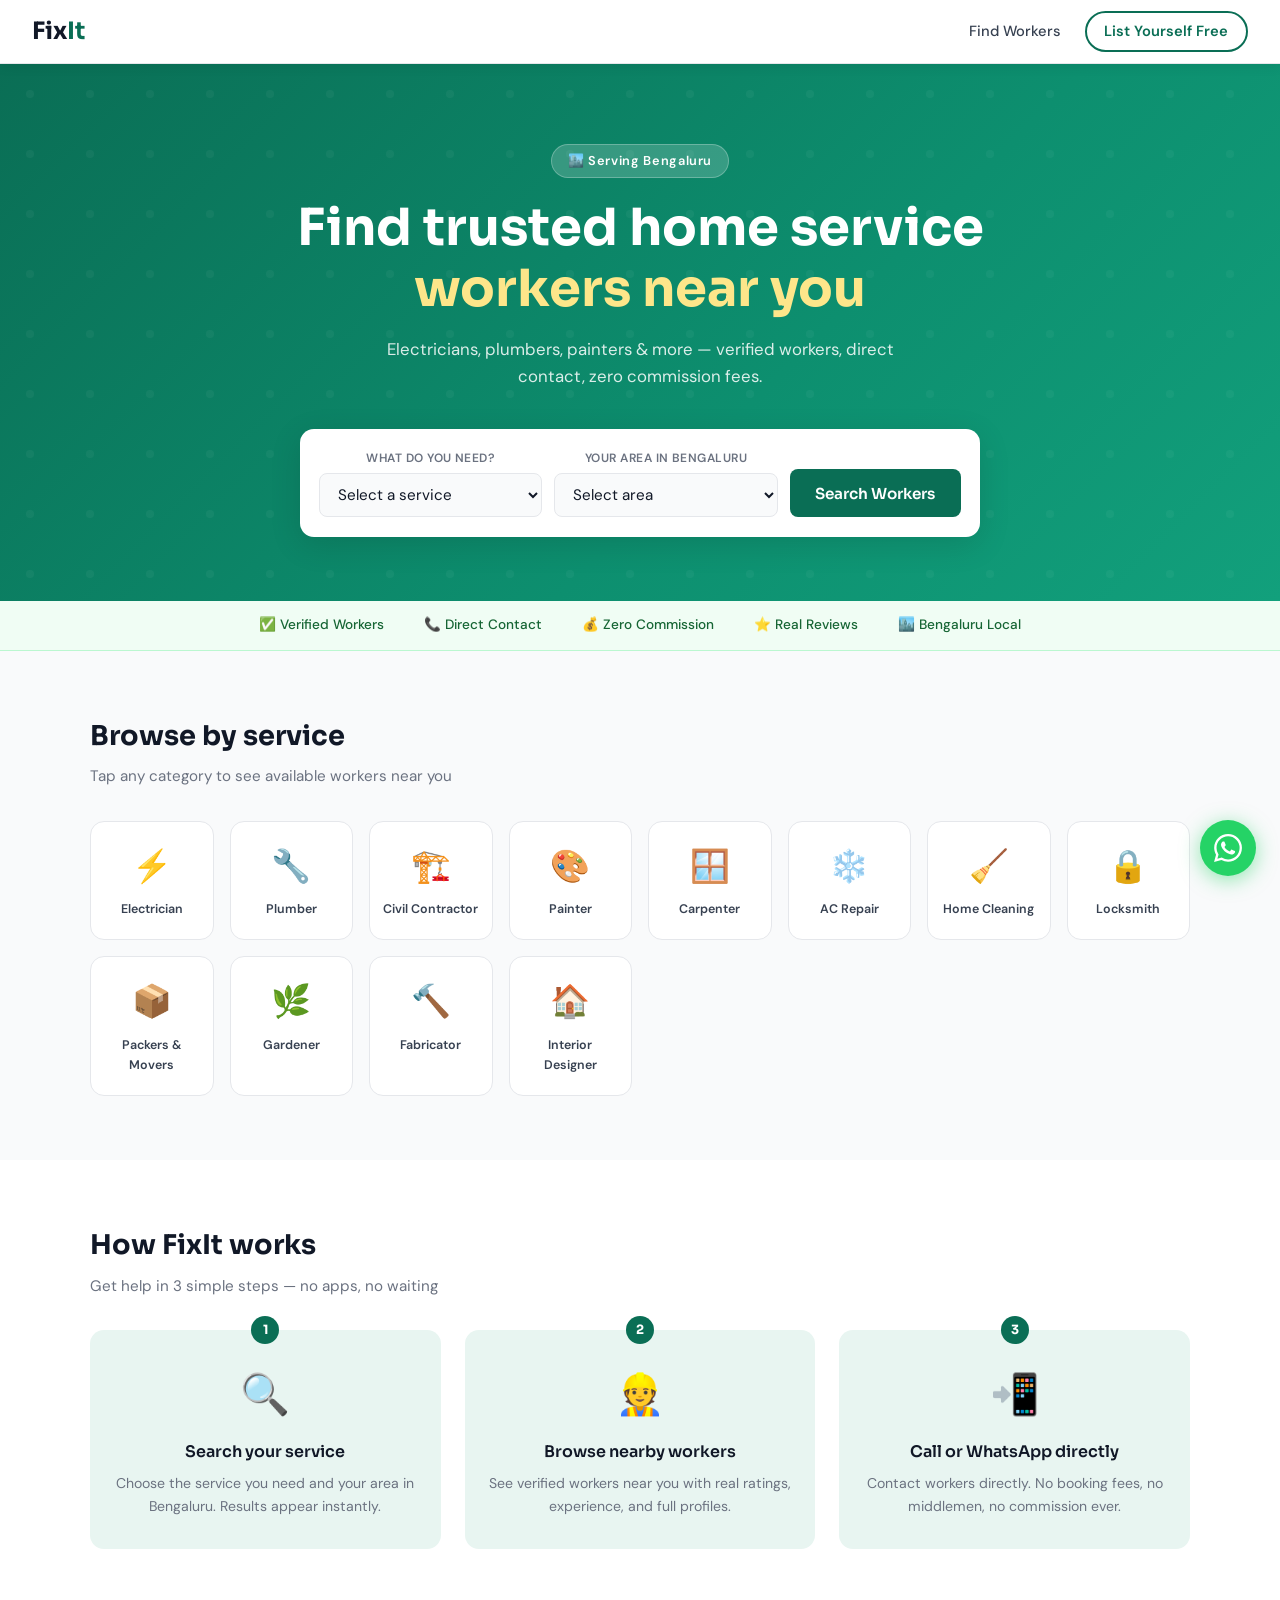
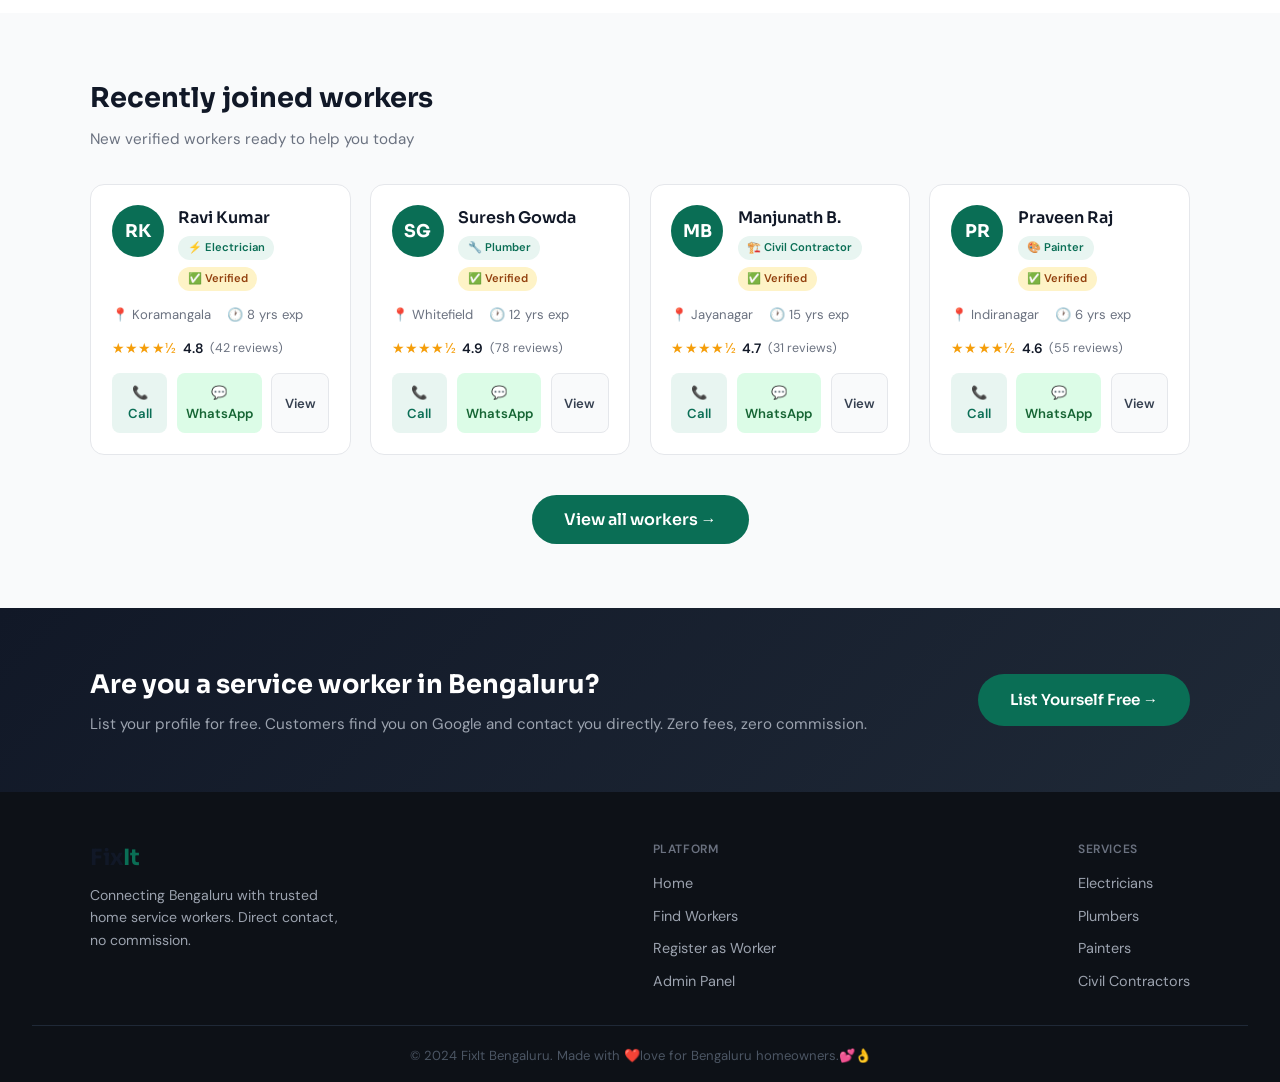
==== commit 698aeb73: "test change" ====
--- a/index.html
+++ b/index.html
@@ -181,7 +181,7 @@
         </div>
       </div>
     </div>
-    <div class="footer-bottom">© 2024 FixIt Bengaluru. Made with ❤️love for Bengaluru homeowners. 🚀</div>
+    <div class="footer-bottom">© 2024 FixIt Bengaluru. Made with ❤️love for Bengaluru homeowners.💕👌</div>
   </footer>
 
   <!-- FLOATING WHATSAPP -->
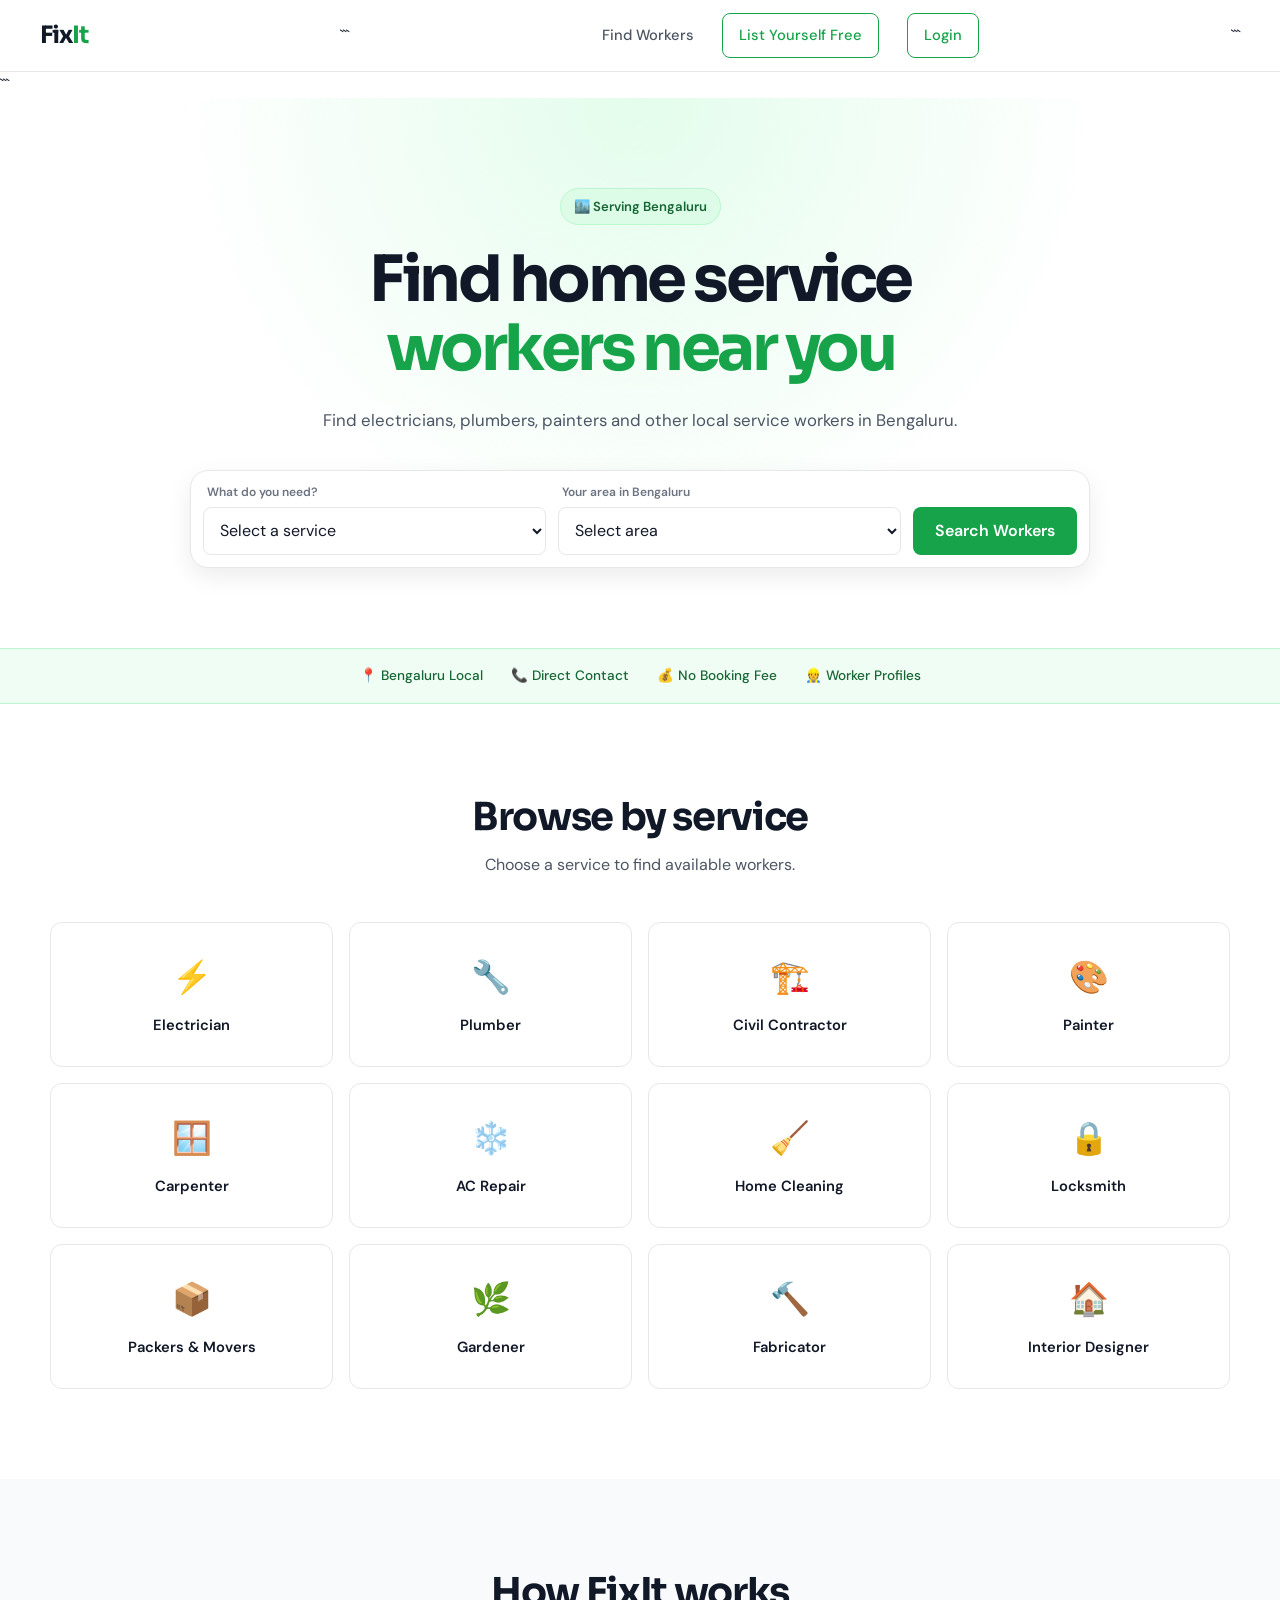
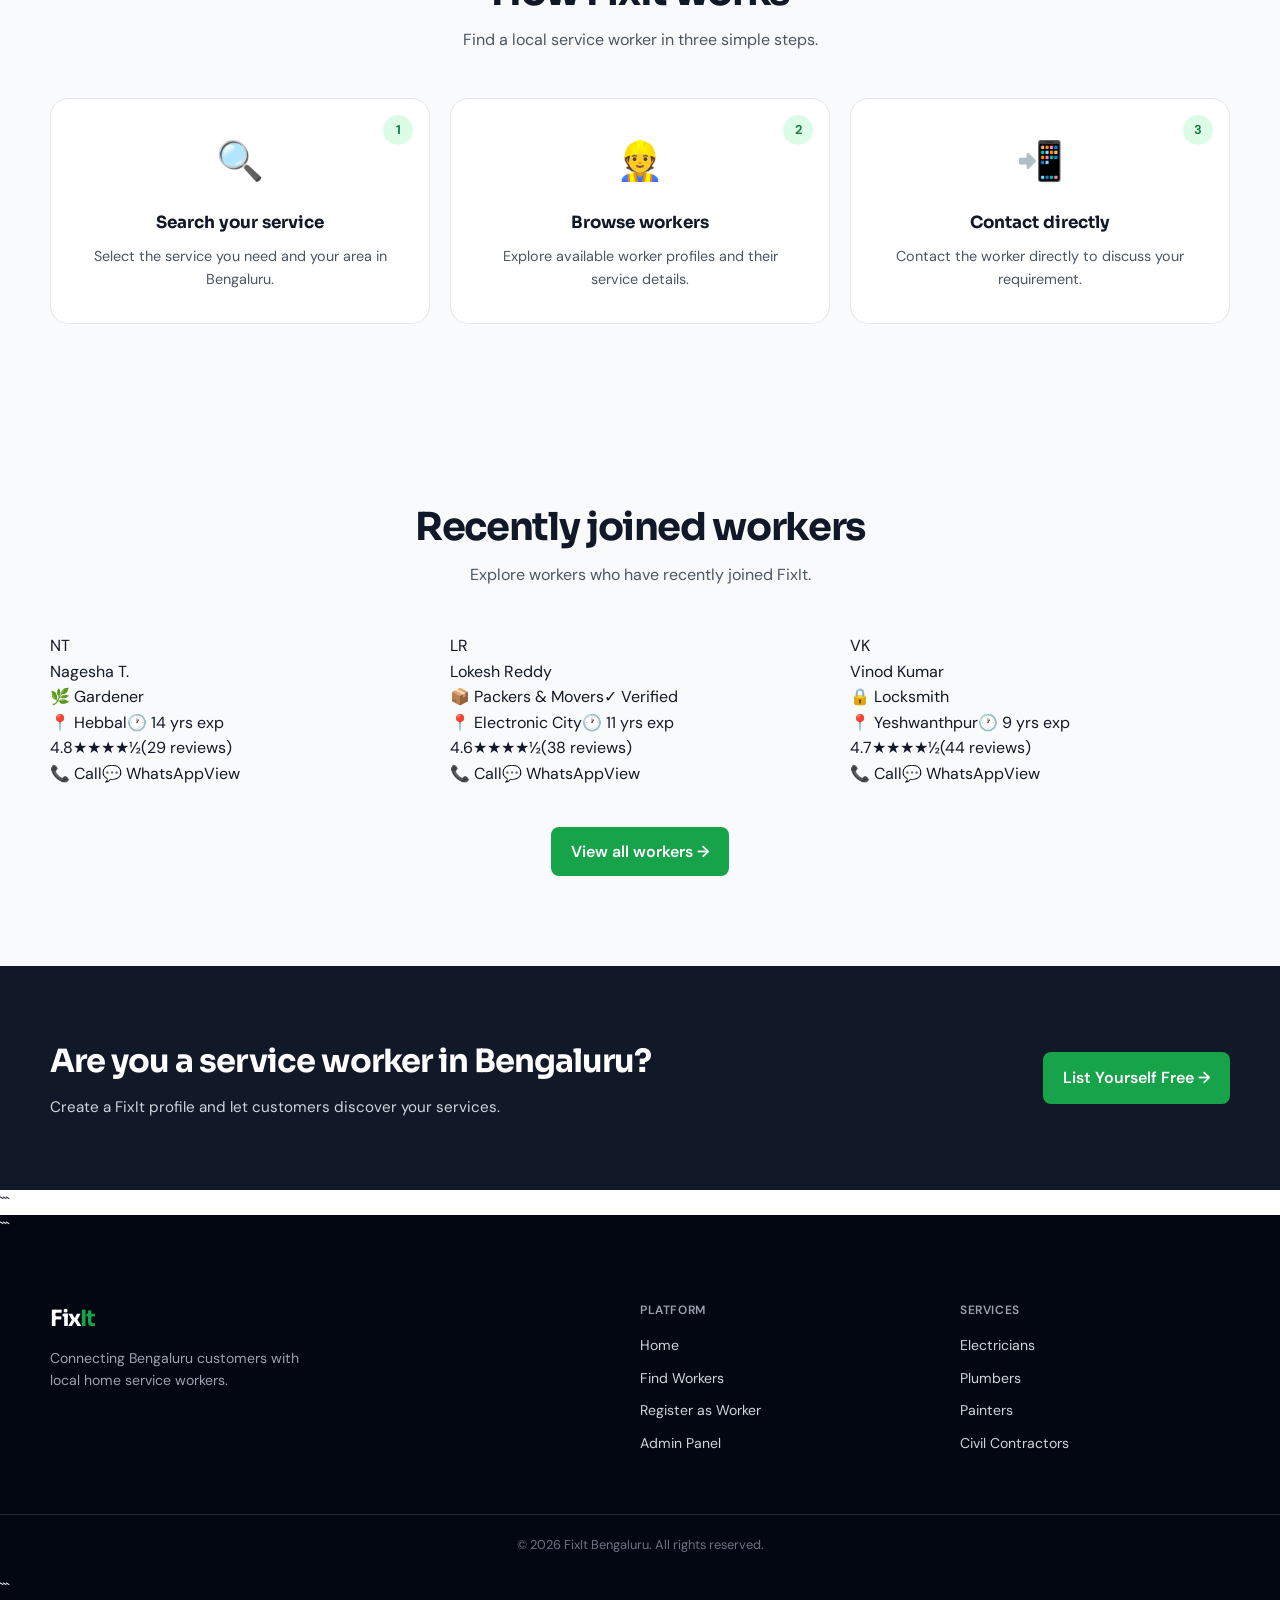
==== commit 5c849cac: "feat: connect FixIt frontend to backend APIs" ====
--- a/index.html
+++ b/index.html
@@ -1,195 +1,452 @@
 <!DOCTYPE html>
+
 <html lang="en">
 <head>
-  <meta charset="UTF-8"/>
-  <meta name="viewport" content="width=device-width, initial-scale=1.0"/>
-  <title>FixIt — Trusted Home Services in Bengaluru</title>
-  <meta name="description" content="Find trusted electricians, plumbers, painters and more in Bengaluru. Contact directly, no booking fees."/>
-  <link rel="stylesheet" href="css/style.css"/>
-  <link href="https://fonts.googleapis.com/css2?family=Sora:wght@400;500;600;700&family=DM+Sans:wght@400;500&display=swap" rel="stylesheet"/>
+  <meta charset="UTF-8">
+  <meta name="viewport" content="width=device-width, initial-scale=1.0">
+
+  <title>FixIt — Home Services in Bengaluru</title>
+
+<meta
+name="description"
+content="Find local electricians, plumbers, painters, carpenters and other home service workers in Bengaluru."
+
+>
+
+  <meta name="theme-color" content="#ffffff">
+
+  <link rel="preconnect" href="https://fonts.googleapis.com">
+  <link rel="preconnect" href="https://fonts.gstatic.com" crossorigin>
+
+  <link
+    href="https://fonts.googleapis.com/css2?family=Sora:wght@400;500;600;700&family=DM+Sans:wght@400;500&display=swap"
+    rel="stylesheet"
+  >
+
+  <link rel="stylesheet" href="css/style.css">
 </head>
+
 <body>
 
-  <!-- NAV -->
-  <nav class="navbar">
-    <a href="index.html" class="brand">Fix<span>It</span></a>
-    <div class="nav-links">
-      <a href="pages/services.html">Find Workers</a>
-      <a href="pages/register.html" class="btn-outline">List Yourself Free</a>
-    </div>
-    <button class="hamburger" onclick="toggleMenu()">&#9776;</button>
-  </nav>
-  <div class="mobile-menu" id="mobileMenu">
+  <!-- =========================
+       NAVIGATION
+  ========================== -->
+
+  <header class="navbar">
+    <a href="index.html" class="brand" aria-label="FixIt home">
+      Fix<span>It</span>
+    </a>
+
+```
+<nav class="nav-links" aria-label="Main navigation">
+  <a href="pages/services.html">Find Workers</a>
+  <a href="pages/register.html" class="btn-outline">
+    List Yourself Free
+  </a>
+  <a href="pages/login.html" class="btn-outline" data-auth-link>Login</a>
+</nav>
+
+<button
+  type="button"
+  class="hamburger"
+  id="menuToggle"
+  aria-label="Open navigation menu"
+  aria-expanded="false"
+  aria-controls="mobileMenu"
+>
+  ☰
+</button>
+```
+
+  </header>
+
+  <nav
+    class="mobile-menu"
+    id="mobileMenu"
+    aria-label="Mobile navigation"
+    hidden
+  >
     <a href="pages/services.html">Find Workers</a>
     <a href="pages/register.html">List Yourself Free</a>
-  </div>
-
-  <!-- HERO -->
-  <section class="hero">
-    <div class="hero-badge">🏙️ Serving Bengaluru</div>
-    <h1>Find trusted home service<br/><span class="highlight">workers near you</span></h1>
-    <p class="hero-sub">Electricians, plumbers, painters & more — verified workers, direct contact, zero commission fees.</p>
-
-    <div class="search-box">
-      <div class="search-field">
-        <label>What do you need?</label>
-        <select id="searchCategory">
-          <option value="">Select a service</option>
-          <option>Electrician</option>
-          <option>Plumber</option>
-          <option>Civil Contractor</option>
-          <option>Painter</option>
-          <option>Carpenter</option>
-          <option>AC Repair</option>
-          <option>Home Cleaning</option>
-          <option>Locksmith</option>
-          <option>Packers & Movers</option>
-          <option>Gardener</option>
-          <option>Fabricator</option>
-          <option>Interior Designer</option>
-        </select>
-      </div>
-      <div class="search-field">
-        <label>Your area in Bengaluru</label>
-        <select id="searchArea">
-          <option value="">Select area</option>
-          <option>Koramangala</option>
-          <option>HSR Layout</option>
-          <option>Whitefield</option>
-          <option>Indiranagar</option>
-          <option>Jayanagar</option>
-          <option>Marathahalli</option>
-          <option>Electronic City</option>
-          <option>Hebbal</option>
-          <option>BTM Layout</option>
-          <option>Banashankari</option>
-          <option>JP Nagar</option>
-          <option>Yeshwanthpur</option>
-        </select>
-      </div>
-      <button class="btn-search" onclick="doSearch()">Search Workers</button>
-    </div>
-  </section>
-
-  <!-- TRUST STRIP -->
-  <div style="background:#f0fdf4;border-bottom:1px solid #bbf7d0;padding:.85rem 2rem;text-align:center;">
-    <div style="max-width:900px;margin:0 auto;display:flex;justify-content:center;gap:2.5rem;flex-wrap:wrap;font-size:.85rem;color:#166534;font-weight:500;">
-      <span>✅ Verified Workers</span>
-      <span>📞 Direct Contact</span>
-      <span>💰 Zero Commission</span>
-      <span>⭐ Real Reviews</span>
-      <span>🏙️ Bengaluru Local</span>
-    </div>
-  </div>
-
-  <!-- CATEGORIES -->
-  <section class="section categories-section">
-    <div class="container">
-      <h2 class="section-title">Browse by service</h2>
-      <p class="section-sub">Tap any category to see available workers near you</p>
-      <div class="categories-grid">
-        <a href="pages/services.html?category=Electrician" class="cat-card"><div class="cat-icon">⚡</div><div class="cat-name">Electrician</div></a>
-        <a href="pages/services.html?category=Plumber" class="cat-card"><div class="cat-icon">🔧</div><div class="cat-name">Plumber</div></a>
-        <a href="pages/services.html?category=Civil+Contractor" class="cat-card"><div class="cat-icon">🏗️</div><div class="cat-name">Civil Contractor</div></a>
-        <a href="pages/services.html?category=Painter" class="cat-card"><div class="cat-icon">🎨</div><div class="cat-name">Painter</div></a>
-        <a href="pages/services.html?category=Carpenter" class="cat-card"><div class="cat-icon">🪟</div><div class="cat-name">Carpenter</div></a>
-        <a href="pages/services.html?category=AC+Repair" class="cat-card"><div class="cat-icon">❄️</div><div class="cat-name">AC Repair</div></a>
-        <a href="pages/services.html?category=Home+Cleaning" class="cat-card"><div class="cat-icon">🧹</div><div class="cat-name">Home Cleaning</div></a>
-        <a href="pages/services.html?category=Locksmith" class="cat-card"><div class="cat-icon">🔒</div><div class="cat-name">Locksmith</div></a>
-        <a href="pages/services.html?category=Packers+%26+Movers" class="cat-card"><div class="cat-icon">📦</div><div class="cat-name">Packers & Movers</div></a>
-        <a href="pages/services.html?category=Gardener" class="cat-card"><div class="cat-icon">🌿</div><div class="cat-name">Gardener</div></a>
-        <a href="pages/services.html?category=Fabricator" class="cat-card"><div class="cat-icon">🔨</div><div class="cat-name">Fabricator</div></a>
-        <a href="pages/services.html?category=Interior+Designer" class="cat-card"><div class="cat-icon">🏠</div><div class="cat-name">Interior Designer</div></a>
-      </div>
-    </div>
-  </section>
-
-  <!-- HOW IT WORKS -->
-  <section class="section hiw-section">
-    <div class="container">
-      <h2 class="section-title">How FixIt works</h2>
-      <p class="section-sub">Get help in 3 simple steps — no apps, no waiting</p>
-      <div class="hiw-grid">
-        <div class="hiw-card">
-          <div class="hiw-num">1</div>
-          <div class="hiw-icon">🔍</div>
-          <h3>Search your service</h3>
-          <p>Choose the service you need and your area in Bengaluru. Results appear instantly.</p>
-        </div>
-        <div class="hiw-card">
-          <div class="hiw-num">2</div>
-          <div class="hiw-icon">👷</div>
-          <h3>Browse nearby workers</h3>
-          <p>See verified workers near you with real ratings, experience, and full profiles.</p>
-        </div>
-        <div class="hiw-card">
-          <div class="hiw-num">3</div>
-          <div class="hiw-icon">📲</div>
-          <h3>Call or WhatsApp directly</h3>
-          <p>Contact workers directly. No booking fees, no middlemen, no commission ever.</p>
-        </div>
-      </div>
-    </div>
-  </section>
-
-  <!-- RECENT WORKERS -->
-  <section class="section recent-section" style="background:#f9fafb;">
-    <div class="container">
-      <h2 class="section-title">Recently joined workers</h2>
-      <p class="section-sub">New verified workers ready to help you today</p>
-      <div class="workers-grid" id="recentWorkers"></div>
-      <div style="text-align:center;margin-top:2.5rem;">
-        <a href="pages/services.html" class="btn-primary">View all workers →</a>
-      </div>
-    </div>
-  </section>
-
-  <!-- WORKER CTA BANNER -->
-  <section class="cta-banner">
-    <div class="container cta-inner">
-      <div>
-        <h2>Are you a service worker in Bengaluru?</h2>
-        <p>List your profile for free. Customers find you on Google and contact you directly. Zero fees, zero commission.</p>
-      </div>
-      <a href="pages/register.html" class="btn-cta">List Yourself Free →</a>
-    </div>
-  </section>
-
-  <!-- FOOTER -->
+  </nav>
+
+  <!-- =========================
+       HERO
+  ========================== -->
+
+  <main>
+
+```
+<section class="hero">
+  <div class="hero-badge">
+    🏙️ Serving Bengaluru
+  </div>
+
+  <h1>
+    Find home service
+    <br>
+    <span class="highlight">workers near you</span>
+  </h1>
+
+  <p class="hero-sub">
+    Find electricians, plumbers, painters and other local service workers
+    in Bengaluru.
+  </p>
+
+  <form class="search-box" id="searchForm">
+
+    <div class="search-field">
+      <label for="searchCategory">
+        What do you need?
+      </label>
+
+      <select id="searchCategory" name="category">
+        <option value="">Select a service</option>
+        <option value="Electrician">Electrician</option>
+        <option value="Plumber">Plumber</option>
+        <option value="Civil Contractor">Civil Contractor</option>
+        <option value="Painter">Painter</option>
+        <option value="Carpenter">Carpenter</option>
+        <option value="AC Repair">AC Repair</option>
+        <option value="Home Cleaning">Home Cleaning</option>
+        <option value="Locksmith">Locksmith</option>
+        <option value="Packers & Movers">Packers & Movers</option>
+        <option value="Gardener">Gardener</option>
+        <option value="Fabricator">Fabricator</option>
+        <option value="Interior Designer">Interior Designer</option>
+      </select>
+    </div>
+
+    <div class="search-field">
+      <label for="searchArea">
+        Your area in Bengaluru
+      </label>
+
+      <select id="searchArea" name="area">
+        <option value="">Select area</option>
+        <option value="Koramangala">Koramangala</option>
+        <option value="HSR Layout">HSR Layout</option>
+        <option value="Whitefield">Whitefield</option>
+        <option value="Indiranagar">Indiranagar</option>
+        <option value="Jayanagar">Jayanagar</option>
+        <option value="Marathahalli">Marathahalli</option>
+        <option value="Electronic City">Electronic City</option>
+        <option value="Hebbal">Hebbal</option>
+        <option value="BTM Layout">BTM Layout</option>
+        <option value="Banashankari">Banashankari</option>
+        <option value="JP Nagar">JP Nagar</option>
+        <option value="Yeshwanthpur">Yeshwanthpur</option>
+      </select>
+    </div>
+
+    <button type="submit" class="btn-search">
+      Search Workers
+    </button>
+
+  </form>
+</section>
+
+
+<!-- =========================
+     TRUST / PLATFORM INFO
+========================== -->
+
+<section class="trust-strip" aria-label="FixIt features">
+  <div class="trust-items">
+    <span>📍 Bengaluru Local</span>
+    <span>📞 Direct Contact</span>
+    <span>💰 No Booking Fee</span>
+    <span>👷 Worker Profiles</span>
+  </div>
+</section>
+
+
+<!-- =========================
+     CATEGORIES
+========================== -->
+
+<section class="section categories-section">
+  <div class="container">
+
+    <h2 class="section-title">
+      Browse by service
+    </h2>
+
+    <p class="section-sub">
+      Choose a service to find available workers.
+    </p>
+
+    <div class="categories-grid">
+
+      <a href="pages/services.html?category=Electrician" class="cat-card">
+        <div class="cat-icon">⚡</div>
+        <div class="cat-name">Electrician</div>
+      </a>
+
+      <a href="pages/services.html?category=Plumber" class="cat-card">
+        <div class="cat-icon">🔧</div>
+        <div class="cat-name">Plumber</div>
+      </a>
+
+      <a href="pages/services.html?category=Civil%20Contractor" class="cat-card">
+        <div class="cat-icon">🏗️</div>
+        <div class="cat-name">Civil Contractor</div>
+      </a>
+
+      <a href="pages/services.html?category=Painter" class="cat-card">
+        <div class="cat-icon">🎨</div>
+        <div class="cat-name">Painter</div>
+      </a>
+
+      <a href="pages/services.html?category=Carpenter" class="cat-card">
+        <div class="cat-icon">🪟</div>
+        <div class="cat-name">Carpenter</div>
+      </a>
+
+      <a href="pages/services.html?category=AC%20Repair" class="cat-card">
+        <div class="cat-icon">❄️</div>
+        <div class="cat-name">AC Repair</div>
+      </a>
+
+      <a href="pages/services.html?category=Home%20Cleaning" class="cat-card">
+        <div class="cat-icon">🧹</div>
+        <div class="cat-name">Home Cleaning</div>
+      </a>
+
+      <a href="pages/services.html?category=Locksmith" class="cat-card">
+        <div class="cat-icon">🔒</div>
+        <div class="cat-name">Locksmith</div>
+      </a>
+
+      <a href="pages/services.html?category=Packers%20%26%20Movers" class="cat-card">
+        <div class="cat-icon">📦</div>
+        <div class="cat-name">Packers & Movers</div>
+      </a>
+
+      <a href="pages/services.html?category=Gardener" class="cat-card">
+        <div class="cat-icon">🌿</div>
+        <div class="cat-name">Gardener</div>
+      </a>
+
+      <a href="pages/services.html?category=Fabricator" class="cat-card">
+        <div class="cat-icon">🔨</div>
+        <div class="cat-name">Fabricator</div>
+      </a>
+
+      <a href="pages/services.html?category=Interior%20Designer" class="cat-card">
+        <div class="cat-icon">🏠</div>
+        <div class="cat-name">Interior Designer</div>
+      </a>
+
+    </div>
+  </div>
+</section>
+
+
+<!-- =========================
+     HOW IT WORKS
+========================== -->
+
+<section class="section hiw-section">
+  <div class="container">
+
+    <h2 class="section-title">
+      How FixIt works
+    </h2>
+
+    <p class="section-sub">
+      Find a local service worker in three simple steps.
+    </p>
+
+    <div class="hiw-grid">
+
+      <article class="hiw-card">
+        <div class="hiw-num">1</div>
+        <div class="hiw-icon">🔍</div>
+
+        <h3>Search your service</h3>
+
+        <p>
+          Select the service you need and your area in Bengaluru.
+        </p>
+      </article>
+
+      <article class="hiw-card">
+        <div class="hiw-num">2</div>
+        <div class="hiw-icon">👷</div>
+
+        <h3>Browse workers</h3>
+
+        <p>
+          Explore available worker profiles and their service details.
+        </p>
+      </article>
+
+      <article class="hiw-card">
+        <div class="hiw-num">3</div>
+        <div class="hiw-icon">📲</div>
+
+        <h3>Contact directly</h3>
+
+        <p>
+          Contact the worker directly to discuss your requirement.
+        </p>
+      </article>
+
+    </div>
+  </div>
+</section>
+
+
+<!-- =========================
+     RECENT WORKERS
+========================== -->
+
+<section class="section recent-section">
+
+  <div class="container">
+
+    <h2 class="section-title">
+      Recently joined workers
+    </h2>
+
+    <p class="section-sub">
+      Explore workers who have recently joined FixIt.
+    </p>
+
+    <div
+      class="workers-grid"
+      id="recentWorkers"
+      aria-live="polite"
+    ></div>
+
+    <div class="section-action">
+      <a href="pages/services.html" class="btn-primary">
+        View all workers →
+      </a>
+    </div>
+
+  </div>
+
+</section>
+
+
+<!-- =========================
+     WORKER CTA
+========================== -->
+
+<section class="cta-banner">
+
+  <div class="container cta-inner">
+
+    <div>
+      <h2>
+        Are you a service worker in Bengaluru?
+      </h2>
+
+      <p>
+        Create a FixIt profile and let customers discover your services.
+      </p>
+    </div>
+
+    <a href="pages/register.html" class="btn-cta">
+      List Yourself Free →
+    </a>
+
+  </div>
+
+</section>
+```
+
+  </main>
+
+  <!-- =========================
+       FOOTER
+  ========================== -->
+
   <footer class="footer">
-    <div class="container footer-inner">
-      <div>
-        <a href="index.html" class="brand" style="font-size:1.4rem;display:inline-block;margin-bottom:.5rem;">Fix<span>It</span></a>
-        <p style="color:#9ca3af;font-size:.88rem;max-width:260px;line-height:1.6;">Connecting Bengaluru with trusted home service workers. Direct contact, no commission.</p>
-      </div>
-      <div>
-        <div style="color:#6b7280;font-size:.75rem;font-weight:600;text-transform:uppercase;letter-spacing:.05em;margin-bottom:.8rem;">Platform</div>
-        <div class="footer-links">
-          <a href="index.html">Home</a>
-          <a href="pages/services.html">Find Workers</a>
-          <a href="pages/register.html">Register as Worker</a>
-          <a href="pages/admin.html">Admin Panel</a>
-        </div>
-      </div>
-      <div>
-        <div style="color:#6b7280;font-size:.75rem;font-weight:600;text-transform:uppercase;letter-spacing:.05em;margin-bottom:.8rem;">Services</div>
-        <div class="footer-links">
-          <a href="pages/services.html?category=Electrician">Electricians</a>
-          <a href="pages/services.html?category=Plumber">Plumbers</a>
-          <a href="pages/services.html?category=Painter">Painters</a>
-          <a href="pages/services.html?category=Civil+Contractor">Civil Contractors</a>
-        </div>
-      </div>
-    </div>
-    <div class="footer-bottom">© 2024 FixIt Bengaluru. Made with ❤️love for Bengaluru homeowners.💕👌</div>
+
+```
+<div class="container footer-inner">
+
+  <div>
+
+    <a
+      href="index.html"
+      class="brand footer-brand"
+      aria-label="FixIt home"
+    >
+      Fix<span>It</span>
+    </a>
+
+    <p class="footer-description">
+      Connecting Bengaluru customers with local home service workers.
+    </p>
+
+  </div>
+
+
+  <div>
+
+    <h3 class="footer-heading">
+      Platform
+    </h3>
+
+    <div class="footer-links">
+      <a href="index.html">Home</a>
+      <a href="pages/services.html">Find Workers</a>
+      <a href="pages/register.html">Register as Worker</a>
+      <a href="pages/admin.html">Admin Panel</a>
+    </div>
+
+  </div>
+
+
+  <div>
+
+    <h3 class="footer-heading">
+      Services
+    </h3>
+
+    <div class="footer-links">
+      <a href="pages/services.html?category=Electrician">
+        Electricians
+      </a>
+
+      <a href="pages/services.html?category=Plumber">
+        Plumbers
+      </a>
+
+      <a href="pages/services.html?category=Painter">
+        Painters
+      </a>
+
+      <a href="pages/services.html?category=Civil%20Contractor">
+        Civil Contractors
+      </a>
+    </div>
+
+  </div>
+
+</div>
+
+
+<div class="footer-bottom">
+  © <span id="currentYear"></span> FixIt Bengaluru.
+  All rights reserved.
+</div>
+```
+
   </footer>
 
-  <!-- FLOATING WHATSAPP -->
-  <a href="https://wa.me/919999999999?text=Hi%2C+I+need+help+finding+a+worker+on+FixIt" class="fab-wa" target="_blank" title="Chat with us on WhatsApp">
-    <svg viewBox="0 0 24 24" width="28" height="28" fill="white"><path d="M17.472 14.382c-.297-.149-1.758-.867-2.03-.967-.273-.099-.471-.148-.67.15-.197.297-.767.966-.94 1.164-.173.199-.347.223-.644.075-.297-.15-1.255-.463-2.39-1.475-.883-.788-1.48-1.761-1.653-2.059-.173-.297-.018-.458.13-.606.134-.133.298-.347.446-.52.149-.174.198-.298.298-.497.099-.198.05-.371-.025-.52-.075-.149-.669-1.612-.916-2.207-.242-.579-.487-.5-.669-.51-.173-.008-.371-.01-.57-.01-.198 0-.52.074-.792.372-.272.297-1.04 1.016-1.04 2.479 0 1.462 1.065 2.875 1.213 3.074.149.198 2.096 3.2 5.077 4.487.709.306 1.262.489 1.694.625.712.227 1.36.195 1.871.118.571-.085 1.758-.719 2.006-1.413.248-.694.248-1.289.173-1.413-.074-.124-.272-.198-.57-.347m-5.421 7.403h-.004a9.87 9.87 0 01-5.031-1.378l-.361-.214-3.741.982.998-3.648-.235-.374a9.86 9.86 0 01-1.51-5.26c.001-5.45 4.436-9.884 9.888-9.884 2.64 0 5.122 1.03 6.988 2.898a9.825 9.825 0 012.893 6.994c-.003 5.45-4.437 9.884-9.885 9.884m8.413-18.297A11.815 11.815 0 0012.05 0C5.495 0 .16 5.335.157 11.892c0 2.096.547 4.142 1.588 5.945L.057 24l6.305-1.654a11.882 11.882 0 005.683 1.448h.005c6.554 0 11.89-5.335 11.893-11.893a11.821 11.821 0 00-3.48-8.413z"/></svg>
-  </a>
-
-  <script src="js/data.js"></script>
-  <script src="js/main.js"></script>
+  <!-- =========================
+       JAVASCRIPT
+  ========================== -->
+
+  <script src="js/api.js" defer></script>
+  <script src="js/data.js" defer></script>
+
+  <script src="js/main.js" defer></script>
+
 </body>
 </html>
--- a/css/style.css
+++ b/css/style.css
@@ -1,429 +1,847 @@
-/* ===== RESET & ROOT ===== */
-*, *::before, *::after { box-sizing: border-box; margin: 0; padding: 0; }
+/* =========================================================
+FIXIT — GLOBAL STYLES
+========================================================= */
 
 :root {
-  --teal: #0a6e55;
-  --teal-light: #12a07c;
-  --teal-bg: #e8f5f1;
-  --amber: #f59e0b;
-  --amber-bg: #fef3c7;
-  --red: #ef4444;
-  --green-wa: #25D366;
-  --dark: #111827;
-  --mid: #374151;
-  --muted: #6b7280;
-  --border: #e5e7eb;
-  --bg: #f9fafb;
-  --white: #ffffff;
-  --radius: 14px;
-  --radius-sm: 8px;
-  --shadow: 0 2px 12px rgba(0,0,0,0.08);
-  --shadow-lg: 0 8px 32px rgba(0,0,0,0.12);
-  --font: 'Sora', sans-serif;
-  --font-body: 'DM Sans', sans-serif;
-}
-
-html { scroll-behavior: smooth; }
-body { font-family: var(--font-body); color: var(--dark); background: var(--white); line-height: 1.6; }
-a { text-decoration: none; color: inherit; }
-img { max-width: 100%; }
-select, input, textarea { font-family: var(--font-body); }
-
-/* ===== NAVBAR ===== */
+--primary: #16a34a;
+--primary-dark: #15803d;
+--primary-light: #dcfce7;
+
+--text: #111827;
+--text-secondary: #4b5563;
+--text-muted: #6b7280;
+
+--background: #ffffff;
+--background-soft: #f9fafb;
+--border: #e5e7eb;
+
+--shadow-sm: 0 2px 8px rgba(0, 0, 0, 0.05);
+--shadow-md: 0 8px 24px rgba(0, 0, 0, 0.08);
+
+--radius-sm: 8px;
+--radius-md: 12px;
+--radius-lg: 18px;
+
+--container: 1180px;
+}
+
+/* =========================================================
+RESET
+========================================================= */
+
+* {
+  box-sizing: border-box;
+  margin: 0;
+  padding: 0;
+  }
+
+html {
+scroll-behavior: smooth;
+}
+
+body {
+font-family: "DM Sans", sans-serif;
+background: var(--background);
+color: var(--text);
+line-height: 1.6;
+-webkit-font-smoothing: antialiased;
+}
+
+img {
+max-width: 100%;
+display: block;
+}
+
+button,
+select,
+input {
+font: inherit;
+}
+
+button {
+cursor: pointer;
+}
+
+a {
+color: inherit;
+text-decoration: none;
+}
+
+/* =========================================================
+ACCESSIBILITY
+========================================================= */
+
+:focus-visible {
+outline: 3px solid rgba(22, 163, 74, 0.35);
+outline-offset: 3px;
+}
+
+button:disabled {
+cursor: not-allowed;
+opacity: 0.6;
+}
+
+/* =========================================================
+CONTAINER
+========================================================= */
+
+.container {
+width: min(var(--container), calc(100% - 40px));
+margin: 0 auto;
+}
+
+/* =========================================================
+NAVBAR
+========================================================= */
+
 .navbar {
-  position: sticky; top: 0; z-index: 100;
-  display: flex; align-items: center; justify-content: space-between;
-  padding: 0 2rem; height: 64px;
-  background: var(--white); border-bottom: 1px solid var(--border);
-  box-shadow: var(--shadow);
-}
-.brand { font-family: var(--font); font-size: 1.5rem; font-weight: 700; color: var(--dark); }
-.brand span { color: var(--teal); }
-.nav-links { display: flex; align-items: center; gap: 1.5rem; }
-.nav-links a { font-size: .92rem; font-weight: 500; color: var(--mid); transition: color .2s; }
-.nav-links a:hover { color: var(--teal); }
+min-height: 72px;
+padding: 0 40px;
+
+display: flex;
+align-items: center;
+justify-content: space-between;
+
+background: rgba(255, 255, 255, 0.96);
+border-bottom: 1px solid var(--border);
+
+position: sticky;
+top: 0;
+z-index: 1000;
+
+backdrop-filter: blur(12px);
+}
+
+.brand {
+font-family: "Sora", sans-serif;
+font-size: 1.5rem;
+font-weight: 700;
+letter-spacing: -0.04em;
+}
+
+.brand span {
+color: var(--primary);
+}
+
+.nav-links {
+display: flex;
+align-items: center;
+gap: 28px;
+}
+
+.nav-links a {
+font-size: 0.92rem;
+font-weight: 500;
+color: var(--text-secondary);
+transition: color 0.2s ease;
+}
+
+.nav-links a:hover {
+color: var(--primary);
+}
+
 .btn-outline {
-  border: 2px solid var(--teal); color: var(--teal) !important;
-  padding: .45rem 1.1rem; border-radius: 99px; font-weight: 600 !important;
-  transition: all .2s !important;
-}
-.btn-outline:hover { background: var(--teal); color: var(--white) !important; }
-.hamburger { display: none; background: none; border: none; font-size: 1.6rem; cursor: pointer; color: var(--dark); }
+border: 1px solid var(--primary);
+color: var(--primary) !important;
+padding: 10px 16px;
+border-radius: var(--radius-sm);
+transition: all 0.2s ease;
+}
+
+.btn-outline:hover {
+background: var(--primary);
+color: white !important;
+}
+
+.hamburger {
+display: none;
+
+border: 0;
+background: transparent;
+
+font-size: 1.6rem;
+color: var(--text);
+}
+
+/* =========================================================
+MOBILE MENU
+========================================================= */
+
 .mobile-menu {
-  display: none; flex-direction: column; gap: .5rem;
-  background: var(--white); border-bottom: 1px solid var(--border);
-  padding: 1rem 2rem;
-}
-.mobile-menu a { font-size: 1rem; font-weight: 500; color: var(--mid); padding: .5rem 0; border-bottom: 1px solid var(--border); }
-.mobile-menu.open { display: flex; }
-
-/* ===== HERO ===== */
+display: none;
+flex-direction: column;
+
+background: white;
+border-bottom: 1px solid var(--border);
+
+padding: 12px 20px;
+}
+
+.mobile-menu:not([hidden]) {
+display: flex;
+}
+
+.mobile-menu a {
+padding: 14px 8px;
+
+font-size: 0.95rem;
+font-weight: 500;
+
+border-bottom: 1px solid #f3f4f6;
+}
+
+.mobile-menu a:last-child {
+border-bottom: 0;
+}
+
+/* =========================================================
+HERO
+========================================================= */
+
 .hero {
-  background: linear-gradient(135deg, #0a6e55 0%, #0d8f6f 60%, #12a07c 100%);
-  padding: 5rem 2rem 4rem; text-align: center; position: relative; overflow: hidden;
-}
-.hero::before {
-  content: ""; position: absolute; inset: 0;
-  background: url("data:image/svg+xml,%3Csvg width='60' height='60' viewBox='0 0 60 60' xmlns='http://www.w3.org/2000/svg'%3E%3Cg fill='none' fill-rule='evenodd'%3E%3Cg fill='%23ffffff' fill-opacity='0.04'%3E%3Ccircle cx='30' cy='30' r='4'/%3E%3C/g%3E%3C/g%3E%3C/svg%3E");
-  pointer-events: none;
-}
+text-align: center;
+
+padding: 90px 20px 80px;
+
+background:
+radial-gradient(
+circle at top,
+rgba(220, 252, 231, 0.8),
+transparent 55%
+),
+#ffffff;
+}
+
 .hero-badge {
-  display: inline-block; background: rgba(255,255,255,0.18);
-  color: #fff; font-size: .8rem; font-weight: 600; letter-spacing: .05em;
-  padding: .35rem 1rem; border-radius: 99px; margin-bottom: 1.2rem;
-  border: 1px solid rgba(255,255,255,0.25);
-}
+display: inline-flex;
+align-items: center;
+
+padding: 7px 13px;
+margin-bottom: 20px;
+
+border: 1px solid #bbf7d0;
+border-radius: 999px;
+
+background: var(--primary-light);
+
+color: #166534;
+
+font-size: 0.82rem;
+font-weight: 600;
+}
+
 .hero h1 {
-  font-family: var(--font); font-size: clamp(2rem, 5vw, 3.2rem);
-  font-weight: 700; color: #fff; line-height: 1.2; margin-bottom: 1rem;
-}
-.hero h1 .highlight { color: #fde68a; }
-.hero-sub { color: rgba(255,255,255,0.85); font-size: 1.05rem; max-width: 520px; margin: 0 auto 2.5rem; }
-
-/* SEARCH BOX */
+max-width: 850px;
+margin: 0 auto;
+
+font-family: "Sora", sans-serif;
+
+font-size: clamp(2.4rem, 5vw, 4.5rem);
+line-height: 1.08;
+letter-spacing: -0.055em;
+}
+
+.highlight {
+color: var(--primary);
+}
+
+.hero-sub {
+max-width: 650px;
+margin: 24px auto 36px;
+
+color: var(--text-secondary);
+
+font-size: 1.05rem;
+}
+
+/* =========================================================
+SEARCH
+========================================================= */
+
 .search-box {
-  background: var(--white); border-radius: var(--radius);
-  padding: 1.2rem; max-width: 680px; margin: 0 auto;
-  display: flex; gap: .75rem; align-items: flex-end;
-  box-shadow: var(--shadow-lg); position: relative;
-}
-.search-field { flex: 1; display: flex; flex-direction: column; gap: .3rem; }
-.search-field label { font-size: .75rem; font-weight: 600; color: var(--muted); text-transform: uppercase; letter-spacing: .04em; }
-.search-field select, .search-field input {
-  border: 1.5px solid var(--border); border-radius: var(--radius-sm);
-  padding: .65rem .85rem; font-size: .95rem; color: var(--dark);
-  background: var(--bg); outline: none; transition: border .2s;
-  width: 100%;
-}
-.search-field select:focus, .search-field input:focus { border-color: var(--teal); background: #fff; }
+width: min(900px, 100%);
+margin: 0 auto;
+
+display: grid;
+grid-template-columns: 1fr 1fr auto;
+gap: 12px;
+
+padding: 12px;
+
+background: white;
+border: 1px solid var(--border);
+border-radius: var(--radius-lg);
+
+box-shadow: var(--shadow-md);
+
+text-align: left;
+}
+
+.search-field {
+display: flex;
+flex-direction: column;
+gap: 5px;
+}
+
+.search-field label {
+padding-left: 4px;
+
+font-size: 0.75rem;
+font-weight: 600;
+color: var(--text-muted);
+}
+
+.search-field select {
+width: 100%;
+
+min-height: 48px;
+
+padding: 0 12px;
+
+border: 1px solid var(--border);
+border-radius: var(--radius-sm);
+
+background: white;
+color: var(--text);
+
+cursor: pointer;
+}
+
+.search-field select:focus {
+border-color: var(--primary);
+}
+
 .btn-search {
-  background: var(--teal); color: #fff; border: none;
-  padding: .75rem 1.6rem; border-radius: var(--radius-sm);
-  font-size: .95rem; font-weight: 600; cursor: pointer;
-  transition: background .2s; white-space: nowrap; height: 48px;
-  font-family: var(--font);
-}
-.btn-search:hover { background: #085042; }
-
-/* ===== SECTIONS ===== */
-.section { padding: 4rem 2rem; }
-.container { max-width: 1100px; margin: 0 auto; }
-.section-title { font-family: var(--font); font-size: 1.7rem; font-weight: 700; color: var(--dark); margin-bottom: .4rem; }
-.section-sub { color: var(--muted); margin-bottom: 2rem; font-size: .95rem; }
-
-/* ===== CATEGORIES ===== */
-.categories-section { background: var(--bg); }
+align-self: end;
+
+min-height: 48px;
+
+padding: 0 22px;
+
+border: 0;
+border-radius: var(--radius-sm);
+
+background: var(--primary);
+color: white;
+
+font-weight: 600;
+
+transition:
+background 0.2s ease,
+transform 0.2s ease;
+}
+
+.btn-search:hover {
+background: var(--primary-dark);
+transform: translateY(-1px);
+}
+
+/* =========================================================
+TRUST STRIP
+========================================================= */
+
+.trust-strip {
+padding: 16px 20px;
+
+background: #f0fdf4;
+border-top: 1px solid #bbf7d0;
+border-bottom: 1px solid #bbf7d0;
+}
+
+.trust-items {
+max-width: 1000px;
+margin: 0 auto;
+
+display: flex;
+justify-content: center;
+align-items: center;
+
+gap: 28px;
+flex-wrap: wrap;
+
+color: #166534;
+
+font-size: 0.85rem;
+font-weight: 500;
+}
+
+/* =========================================================
+SECTIONS
+========================================================= */
+
+.section {
+padding: 90px 0;
+}
+
+.section-title {
+font-family: "Sora", sans-serif;
+
+text-align: center;
+
+font-size: clamp(1.8rem, 3vw, 2.5rem);
+line-height: 1.2;
+letter-spacing: -0.035em;
+}
+
+.section-sub {
+max-width: 600px;
+
+margin: 12px auto 45px;
+
+text-align: center;
+
+color: var(--text-secondary);
+}
+
+/* =========================================================
+CATEGORIES
+========================================================= */
+
+.categories-section {
+background: white;
+}
+
 .categories-grid {
-  display: grid; grid-template-columns: repeat(auto-fill, minmax(110px, 1fr)); gap: 1rem;
-}
+display: grid;
+
+grid-template-columns: repeat(4, 1fr);
+
+gap: 16px;
+}
+
 .cat-card {
-  background: var(--white); border: 1.5px solid var(--border);
-  border-radius: var(--radius); padding: 1.2rem .8rem;
-  text-align: center; transition: all .2s; cursor: pointer;
-  display: flex; flex-direction: column; align-items: center; gap: .5rem;
-}
-.cat-card:hover { border-color: var(--teal); box-shadow: var(--shadow); transform: translateY(-2px); background: var(--teal-bg); }
-.cat-icon { font-size: 2rem; }
-.cat-name { font-size: .78rem; font-weight: 600; color: var(--mid); }
-
-/* ===== HOW IT WORKS ===== */
-.hiw-section { background: var(--white); }
-.hiw-grid { display: grid; grid-template-columns: repeat(auto-fit, minmax(220px, 1fr)); gap: 1.5rem; }
+min-height: 145px;
+
+display: flex;
+flex-direction: column;
+align-items: center;
+justify-content: center;
+
+gap: 10px;
+
+border: 1px solid var(--border);
+border-radius: var(--radius-md);
+
+background: white;
+
+transition:
+transform 0.2s ease,
+box-shadow 0.2s ease,
+border-color 0.2s ease;
+}
+
+.cat-card:hover {
+transform: translateY(-3px);
+
+border-color: #bbf7d0;
+
+box-shadow: var(--shadow-md);
+}
+
+.cat-icon {
+font-size: 2rem;
+}
+
+.cat-name {
+font-weight: 600;
+font-size: 0.92rem;
+}
+
+/* =========================================================
+HOW IT WORKS
+========================================================= */
+
+.hiw-section {
+background: var(--background-soft);
+}
+
+.hiw-grid {
+display: grid;
+
+grid-template-columns: repeat(3, 1fr);
+
+gap: 20px;
+}
+
 .hiw-card {
-  text-align: center; padding: 2rem 1.5rem;
-  background: var(--teal-bg); border-radius: var(--radius);
-  position: relative;
-}
+position: relative;
+
+padding: 32px;
+
+background: white;
+
+border: 1px solid var(--border);
+border-radius: var(--radius-lg);
+
+text-align: center;
+}
+
 .hiw-num {
-  position: absolute; top: -14px; left: 50%; transform: translateX(-50%);
-  width: 28px; height: 28px; background: var(--teal); color: #fff;
-  border-radius: 50%; font-size: .8rem; font-weight: 700;
-  display: flex; align-items: center; justify-content: center;
-  font-family: var(--font);
-}
-.hiw-icon { font-size: 2.5rem; margin-bottom: .8rem; }
-.hiw-card h3 { font-family: var(--font); font-size: 1rem; font-weight: 600; margin-bottom: .5rem; color: var(--dark); }
-.hiw-card p { font-size: .88rem; color: var(--muted); }
-
-/* ===== WORKER CARDS ===== */
-.workers-grid { display: grid; grid-template-columns: repeat(auto-fill, minmax(260px, 1fr)); gap: 1.2rem; }
-.worker-card {
-  background: var(--white); border: 1.5px solid var(--border);
-  border-radius: var(--radius); padding: 1.3rem; transition: all .2s;
-  display: flex; flex-direction: column; gap: .8rem;
-}
-.worker-card:hover { box-shadow: var(--shadow-lg); border-color: var(--teal); transform: translateY(-2px); }
-.wc-top { display: flex; gap: .9rem; align-items: flex-start; }
-.wc-avatar {
-  width: 52px; height: 52px; border-radius: 50%; flex-shrink: 0;
-  background: var(--teal); color: #fff; display: flex; align-items: center; justify-content: center;
-  font-family: var(--font); font-size: 1.1rem; font-weight: 700;
-  object-fit: cover;
-}
-.wc-info { flex: 1; min-width: 0; }
-.wc-name { font-family: var(--font); font-size: 1rem; font-weight: 600; color: var(--dark); }
-.wc-badges { display: flex; gap: .4rem; flex-wrap: wrap; margin-top: .3rem; }
-.badge-skill {
-  background: var(--teal-bg); color: var(--teal);
-  font-size: .7rem; font-weight: 600; padding: .2rem .6rem;
-  border-radius: 99px; white-space: nowrap;
-}
-.badge-verified {
-  background: var(--amber-bg); color: #92400e;
-  font-size: .7rem; font-weight: 600; padding: .2rem .6rem;
-  border-radius: 99px;
-}
-.wc-meta { display: flex; gap: 1rem; font-size: .82rem; color: var(--muted); flex-wrap: wrap; }
-.wc-meta span { display: flex; align-items: center; gap: .25rem; }
-.wc-rating { display: flex; align-items: center; gap: .4rem; }
-.stars { color: var(--amber); font-size: .9rem; letter-spacing: .02em; }
-.rating-num { font-size: .85rem; font-weight: 600; color: var(--dark); }
-.rating-count { font-size: .78rem; color: var(--muted); }
-.wc-btns { display: flex; gap: .6rem; }
-.btn-call, .btn-wa, .btn-view {
-  flex: 1; padding: .55rem; border-radius: var(--radius-sm);
-  font-size: .82rem; font-weight: 600; border: none;
-  cursor: pointer; transition: all .2s; text-align: center;
-  font-family: var(--font-body); display: flex; align-items: center;
-  justify-content: center; gap: .3rem;
-}
-.btn-call { background: var(--teal-bg); color: var(--teal); }
-.btn-call:hover { background: var(--teal); color: #fff; }
-.btn-wa { background: #dcfce7; color: #166534; }
-.btn-wa:hover { background: var(--green-wa); color: #fff; }
-.btn-view { background: var(--bg); color: var(--mid); border: 1.5px solid var(--border); }
-.btn-view:hover { background: var(--dark); color: #fff; }
-
-/* ===== CTA BANNER ===== */
-.cta-banner { background: linear-gradient(135deg, #111827, #1f2937); padding: 3.5rem 2rem; }
-.cta-inner { display: flex; align-items: center; justify-content: space-between; gap: 2rem; flex-wrap: wrap; }
-.cta-banner h2 { font-family: var(--font); font-size: 1.6rem; color: #fff; margin-bottom: .4rem; }
-.cta-banner p { color: #9ca3af; font-size: .95rem; }
+position: absolute;
+
+top: 16px;
+right: 16px;
+
+width: 30px;
+height: 30px;
+
+display: grid;
+place-items: center;
+
+border-radius: 50%;
+
+background: var(--primary-light);
+color: var(--primary-dark);
+
+font-size: 0.8rem;
+font-weight: 700;
+}
+
+.hiw-icon {
+margin-bottom: 18px;
+
+font-size: 2.4rem;
+}
+
+.hiw-card h3 {
+margin-bottom: 8px;
+
+font-family: "Sora", sans-serif;
+font-size: 1.05rem;
+}
+
+.hiw-card p {
+color: var(--text-secondary);
+font-size: 0.9rem;
+}
+
+/* =========================================================
+RECENT WORKERS
+========================================================= */
+
+.recent-section {
+background: var(--background-soft);
+}
+
+.workers-grid {
+display: grid;
+
+grid-template-columns: repeat(3, 1fr);
+
+gap: 20px;
+}
+
+.section-action {
+margin-top: 40px;
+
+display: flex;
+justify-content: center;
+}
+
+.btn-primary {
+display: inline-flex;
+align-items: center;
+
+padding: 12px 20px;
+
+border-radius: var(--radius-sm);
+
+background: var(--primary);
+color: white;
+
+font-weight: 600;
+
+transition: background 0.2s ease;
+}
+
+.btn-primary:hover {
+background: var(--primary-dark);
+}
+
+/* =========================================================
+CTA
+========================================================= */
+
+.cta-banner {
+padding: 70px 0;
+
+background: #111827;
+color: white;
+}
+
+.cta-inner {
+display: flex;
+
+align-items: center;
+justify-content: space-between;
+
+gap: 30px;
+}
+
+.cta-inner h2 {
+margin-bottom: 8px;
+
+font-family: "Sora", sans-serif;
+
+font-size: clamp(1.5rem, 3vw, 2rem);
+letter-spacing: -0.03em;
+}
+
+.cta-inner p {
+max-width: 650px;
+
+color: #d1d5db;
+
+font-size: 0.95rem;
+}
+
 .btn-cta {
-  background: var(--teal); color: #fff; padding: .85rem 2rem;
-  border-radius: 99px; font-weight: 600; font-family: var(--font);
-  white-space: nowrap; transition: all .2s; font-size: .95rem;
-}
-.btn-cta:hover { background: var(--teal-light); transform: scale(1.03); }
-
-/* ===== FOOTER ===== */
-.footer { background: #0d1117; padding: 3rem 2rem 1rem; }
-.footer-inner { display: flex; justify-content: space-between; gap: 2rem; flex-wrap: wrap; margin-bottom: 2rem; }
-.footer-links { display: flex; flex-direction: column; gap: .6rem; }
-.footer-links a { color: #9ca3af; font-size: .9rem; transition: color .2s; }
-.footer-links a:hover { color: var(--teal-light); }
-.footer-bottom { border-top: 1px solid #1f2937; padding-top: 1.2rem; text-align: center; color: #4b5563; font-size: .82rem; }
-
-/* ===== FAB WHATSAPP ===== */
-.fab-wa {
-  position: fixed; bottom: 1.5rem; right: 1.5rem; z-index: 200;
-  width: 56px; height: 56px; border-radius: 50%;
-  background: var(--green-wa); display: flex; align-items: center; justify-content: center;
-  box-shadow: 0 4px 20px rgba(37,211,102,0.5); transition: transform .2s;
-}
-.fab-wa:hover { transform: scale(1.1); }
-
-/* ===== PRIMARY BUTTON ===== */
-.btn-primary {
-  display: inline-block; background: var(--teal); color: #fff;
-  padding: .75rem 2rem; border-radius: 99px; font-weight: 600;
-  font-family: var(--font); transition: all .2s;
-}
-.btn-primary:hover { background: #085042; transform: translateY(-1px); }
-
-/* ===== SERVICES PAGE ===== */
-.page-hero {
-  background: var(--teal); color: #fff;
-  padding: 2.5rem 2rem; text-align: center;
-}
-.page-hero h1 { font-family: var(--font); font-size: 1.8rem; font-weight: 700; margin-bottom: .3rem; }
-.page-hero p { color: rgba(255,255,255,0.8); font-size: .95rem; }
-
-.filter-bar {
-  background: var(--white); border-bottom: 1px solid var(--border);
-  padding: 1rem 2rem; position: sticky; top: 64px; z-index: 90;
-  display: flex; gap: .8rem; flex-wrap: wrap; align-items: center;
-}
-.filter-select {
-  border: 1.5px solid var(--border); border-radius: var(--radius-sm);
-  padding: .5rem .9rem; font-size: .88rem; color: var(--dark);
-  background: var(--bg); outline: none; cursor: pointer; font-family: var(--font-body);
-  transition: border .2s;
-}
-.filter-select:focus { border-color: var(--teal); }
-.filter-label { font-size: .8rem; font-weight: 600; color: var(--muted); }
-.results-count { margin-left: auto; font-size: .85rem; color: var(--muted); font-weight: 500; }
-
-.services-main { padding: 2rem; max-width: 1100px; margin: 0 auto; }
-
-.empty-state { text-align: center; padding: 4rem 2rem; color: var(--muted); }
-.empty-state .empty-icon { font-size: 3rem; margin-bottom: 1rem; }
-.empty-state h3 { font-family: var(--font); font-size: 1.2rem; color: var(--dark); margin-bottom: .4rem; }
-
-/* ===== PROFILE PAGE ===== */
-.profile-page { max-width: 800px; margin: 0 auto; padding: 2rem; }
-.profile-header {
-  background: var(--white); border: 1.5px solid var(--border);
-  border-radius: var(--radius); padding: 2rem; margin-bottom: 1.5rem;
-  display: flex; gap: 1.5rem; align-items: flex-start;
-}
-.profile-avatar {
-  width: 90px; height: 90px; border-radius: 50%; flex-shrink: 0;
-  background: var(--teal); color: #fff; display: flex; align-items: center;
-  justify-content: center; font-family: var(--font); font-size: 2rem; font-weight: 700;
-}
-.profile-info { flex: 1; }
-.profile-name { font-family: var(--font); font-size: 1.6rem; font-weight: 700; margin-bottom: .5rem; }
-.profile-badges { display: flex; gap: .5rem; flex-wrap: wrap; margin-bottom: .8rem; }
-.profile-meta { display: flex; gap: 1.5rem; flex-wrap: wrap; font-size: .9rem; color: var(--muted); margin-bottom: 1rem; }
-.profile-meta span { display: flex; align-items: center; gap: .3rem; }
-.profile-btns { display: flex; gap: .8rem; flex-wrap: wrap; }
-.profile-btn-call, .profile-btn-wa {
-  padding: .7rem 1.5rem; border-radius: 99px; font-weight: 600;
-  font-family: var(--font); border: none; cursor: pointer;
-  transition: all .2s; font-size: .92rem; display: flex; align-items: center; gap: .4rem;
-}
-.profile-btn-call { background: var(--teal); color: #fff; }
-.profile-btn-call:hover { background: #085042; }
-.profile-btn-wa { background: var(--green-wa); color: #fff; }
-.profile-btn-wa:hover { background: #1ebe5d; }
-
-.profile-section {
-  background: var(--white); border: 1.5px solid var(--border);
-  border-radius: var(--radius); padding: 1.5rem; margin-bottom: 1.5rem;
-}
-.profile-section h3 { font-family: var(--font); font-size: 1.05rem; font-weight: 600; margin-bottom: 1rem; color: var(--dark); }
-
-.services-tags { display: flex; gap: .5rem; flex-wrap: wrap; }
-.service-tag {
-  background: var(--teal-bg); color: var(--teal);
-  font-size: .82rem; font-weight: 500; padding: .35rem .85rem;
-  border-radius: 99px;
-}
-.areas-tags { display: flex; gap: .5rem; flex-wrap: wrap; }
-.area-tag {
-  background: var(--bg); color: var(--mid);
-  font-size: .82rem; padding: .35rem .85rem;
-  border-radius: 99px; border: 1px solid var(--border);
-}
-
-.review-item { padding: 1rem 0; border-bottom: 1px solid var(--border); }
-.review-item:last-child { border-bottom: none; }
-.review-top { display: flex; justify-content: space-between; align-items: center; margin-bottom: .3rem; }
-.reviewer-name { font-weight: 600; font-size: .9rem; }
-.review-date { font-size: .78rem; color: var(--muted); }
-.review-text { font-size: .88rem; color: var(--mid); line-height: 1.5; }
-
-.sticky-cta {
-  display: none; position: fixed; bottom: 0; left: 0; right: 0; z-index: 150;
-  background: var(--white); border-top: 1px solid var(--border);
-  padding: .8rem 1rem; gap: .6rem;
-}
-
-/* ===== REGISTER PAGE ===== */
-.register-page { max-width: 620px; margin: 0 auto; padding: 2rem; }
-.progress-bar {
-  display: flex; gap: .5rem; align-items: center; margin-bottom: 2.5rem;
-}
-.progress-step {
-  flex: 1; height: 6px; border-radius: 99px; background: var(--border);
-  transition: background .3s;
-}
-.progress-step.active { background: var(--teal); }
-.progress-step.done { background: var(--teal-light); }
-.step-label {
-  font-size: .75rem; font-weight: 600; color: var(--muted);
-  margin-bottom: 1.5rem; text-transform: uppercase; letter-spacing: .05em;
-}
-
-.form-card {
-  background: var(--white); border: 1.5px solid var(--border);
-  border-radius: var(--radius); padding: 2rem;
-}
-.form-group { margin-bottom: 1.3rem; }
-.form-group label { display: block; font-size: .82rem; font-weight: 600; color: var(--mid); margin-bottom: .4rem; }
-.form-group input, .form-group select, .form-group textarea {
-  width: 100%; border: 1.5px solid var(--border); border-radius: var(--radius-sm);
-  padding: .7rem .9rem; font-size: .95rem; color: var(--dark);
-  background: var(--bg); outline: none; transition: border .2s; font-family: var(--font-body);
-}
-.form-group input:focus, .form-group select:focus, .form-group textarea:focus {
-  border-color: var(--teal); background: #fff;
-}
-.form-group textarea { resize: vertical; min-height: 90px; }
-.form-error { color: var(--red); font-size: .78rem; margin-top: .25rem; }
-
-.checkbox-grid { display: grid; grid-template-columns: repeat(auto-fill, minmax(150px,1fr)); gap: .5rem; margin-top: .4rem; }
-.checkbox-item { display: flex; align-items: center; gap: .5rem; font-size: .88rem; cursor: pointer; }
-.checkbox-item input { accent-color: var(--teal); width: 16px; height: 16px; }
-
-.form-footer { display: flex; gap: .8rem; justify-content: flex-end; margin-top: 1.5rem; }
-.btn-next, .btn-back, .btn-submit {
-  padding: .7rem 1.8rem; border-radius: 99px; font-weight: 600;
-  font-family: var(--font); border: none; cursor: pointer; transition: all .2s; font-size: .92rem;
-}
-.btn-next, .btn-submit { background: var(--teal); color: #fff; }
-.btn-next:hover, .btn-submit:hover { background: #085042; }
-.btn-back { background: var(--bg); color: var(--mid); border: 1.5px solid var(--border); }
-.btn-back:hover { background: var(--border); }
-
-.success-screen { text-align: center; padding: 3rem 2rem; }
-.success-icon { font-size: 4rem; margin-bottom: 1rem; }
-.success-screen h2 { font-family: var(--font); font-size: 1.6rem; font-weight: 700; margin-bottom: .5rem; }
-.success-screen p { color: var(--muted); margin-bottom: 1.5rem; }
-
-/* ===== ADMIN PAGE ===== */
-.admin-page { max-width: 1100px; margin: 0 auto; padding: 2rem; }
-.admin-login {
-  max-width: 380px; margin: 4rem auto; background: var(--white);
-  border: 1.5px solid var(--border); border-radius: var(--radius); padding: 2.5rem;
-  text-align: center;
-}
-.admin-login h2 { font-family: var(--font); font-size: 1.4rem; margin-bottom: 1.5rem; }
-
-.stats-row { display: grid; grid-template-columns: repeat(auto-fit, minmax(160px,1fr)); gap: 1rem; margin-bottom: 2rem; }
-.stat-card {
-  background: var(--white); border: 1.5px solid var(--border);
-  border-radius: var(--radius); padding: 1.2rem; text-align: center;
-}
-.stat-val { font-family: var(--font); font-size: 2rem; font-weight: 700; color: var(--teal); }
-.stat-lbl { font-size: .8rem; color: var(--muted); margin-top: .2rem; }
-
-.admin-table { width: 100%; border-collapse: collapse; background: var(--white); border-radius: var(--radius); overflow: hidden; border: 1.5px solid var(--border); }
-.admin-table th { background: var(--bg); padding: .85rem 1rem; text-align: left; font-size: .78rem; font-weight: 600; color: var(--muted); text-transform: uppercase; letter-spacing: .04em; border-bottom: 1.5px solid var(--border); }
-.admin-table td { padding: .85rem 1rem; font-size: .88rem; border-bottom: 1px solid var(--border); vertical-align: middle; }
-.admin-table tr:last-child td { border-bottom: none; }
-.admin-table tr:hover td { background: var(--bg); }
-.toggle-verified {
-  padding: .3rem .8rem; border-radius: 99px; border: none; cursor: pointer;
-  font-size: .75rem; font-weight: 600; transition: all .2s; font-family: var(--font-body);
-}
-.toggle-verified.is-verified { background: var(--amber-bg); color: #92400e; }
-.toggle-verified.not-verified { background: var(--bg); color: var(--muted); border: 1px solid var(--border); }
-.btn-delete {
-  background: #fee2e2; color: var(--red); border: none; padding: .3rem .7rem;
-  border-radius: var(--radius-sm); cursor: pointer; font-size: .78rem; font-weight: 600;
-  transition: all .2s;
-}
-.btn-delete:hover { background: var(--red); color: #fff; }
-
-.table-wrap { overflow-x: auto; border-radius: var(--radius); }
-
-/* ===== RESPONSIVE ===== */
-@media (max-width: 768px) {
-  .navbar { padding: 0 1rem; }
-  .nav-links { display: none; }
-  .hamburger { display: block; }
-  .hero { padding: 3rem 1rem 2.5rem; }
-  .search-box { flex-direction: column; }
-  .btn-search { width: 100%; }
-  .section { padding: 2.5rem 1rem; }
-  .cta-inner { flex-direction: column; text-align: center; }
-  .profile-header { flex-direction: column; align-items: center; text-align: center; }
-  .sticky-cta { display: flex; }
-  .profile-btns { display: none; }
-  .filter-bar { padding: .8rem 1rem; }
-  .admin-page { padding: 1rem; }
-  .footer-inner { flex-direction: column; }
-  .register-page { padding: 1rem; }
-}
+flex-shrink: 0;
+
+padding: 13px 20px;
+
+border-radius: var(--radius-sm);
+
+background: var(--primary);
+color: white;
+
+font-weight: 600;
+
+transition: background 0.2s ease;
+}
+
+.btn-cta:hover {
+background: #22c55e;
+}
+
+/* =========================================================
+FOOTER
+========================================================= */
+
+.footer {
+background: #030712;
+color: white;
+}
+
+.footer-inner {
+padding: 60px 0;
+
+display: grid;
+
+grid-template-columns: 2fr 1fr 1fr;
+
+gap: 50px;
+}
+
+.footer-brand {
+display: inline-block;
+
+margin-bottom: 10px;
+
+font-size: 1.4rem;
+}
+
+.footer-description {
+max-width: 280px;
+
+color: #9ca3af;
+
+font-size: 0.88rem;
+line-height: 1.6;
+}
+
+.footer-heading {
+margin-bottom: 14px;
+
+color: #9ca3af;
+
+font-size: 0.75rem;
+
+font-weight: 600;
+
+text-transform: uppercase;
+
+letter-spacing: 0.05em;
+}
+
+.footer-links {
+display: flex;
+flex-direction: column;
+
+gap: 10px;
+}
+
+.footer-links a {
+color: #d1d5db;
+
+font-size: 0.88rem;
+
+transition: color 0.2s ease;
+}
+
+.footer-links a:hover {
+color: white;
+}
+
+.footer-bottom {
+padding: 20px;
+
+border-top: 1px solid #1f2937;
+
+text-align: center;
+
+color: #6b7280;
+
+font-size: 0.8rem;
+}
+
+/* =========================================================
+RESPONSIVE — TABLET
+========================================================= */
+
+@media (max-width: 900px) {
+
+.navbar {
+padding: 0 24px;
+}
+
+.categories-grid {
+grid-template-columns: repeat(3, 1fr);
+}
+
+.workers-grid {
+grid-template-columns: repeat(2, 1fr);
+}
+
+.footer-inner {
+grid-template-columns: 1fr 1fr;
+}
+
+}
+
+/* =========================================================
+RESPONSIVE — MOBILE
+========================================================= */
+
+@media (max-width: 700px) {
+
+.navbar {
+min-height: 64px;
+padding: 0 20px;
+}
+
+.nav-links {
+display: none;
+}
+
+.hamburger {
+display: block;
+}
+
+.hero {
+padding: 65px 18px 60px;
+}
+
+.hero h1 {
+font-size: clamp(2.1rem, 10vw, 3rem);
+}
+
+.hero-sub {
+font-size: 0.95rem;
+}
+
+.search-box {
+grid-template-columns: 1fr;
+
+```
+padding: 16px;
+```
+
+}
+
+.btn-search {
+width: 100%;
+}
+
+.trust-items {
+gap: 12px 20px;
+
+```
+font-size: 0.78rem;
+```
+
+}
+
+.section {
+padding: 65px 0;
+}
+
+.container {
+width: min(100% - 30px, var(--container));
+}
+
+.categories-grid {
+grid-template-columns: repeat(2, 1fr);
+
+```
+gap: 12px;
+```
+
+}
+
+.cat-card {
+min-height: 125px;
+}
+
+.hiw-grid {
+grid-template-columns: 1fr;
+}
+
+.workers-grid {
+grid-template-columns: 1fr;
+}
+
+.cta-inner {
+flex-direction: column;
+
+```
+align-items: flex-start;
+```
+
+}
+
+.btn-cta {
+width: 100%;
+
+```
+text-align: center;
+```
+
+}
+
+.footer-inner {
+grid-template-columns: 1fr;
+
+```
+gap: 35px;
+```
+
+}
+
+}
+
+/* =========================================================
+SMALL MOBILE
+========================================================= */
+
+@media (max-width: 400px) {
+
+.categories-grid {
+grid-template-columns: 1fr 1fr;
+}
+
+.cat-name {
+font-size: 0.82rem;
+}
+
+}
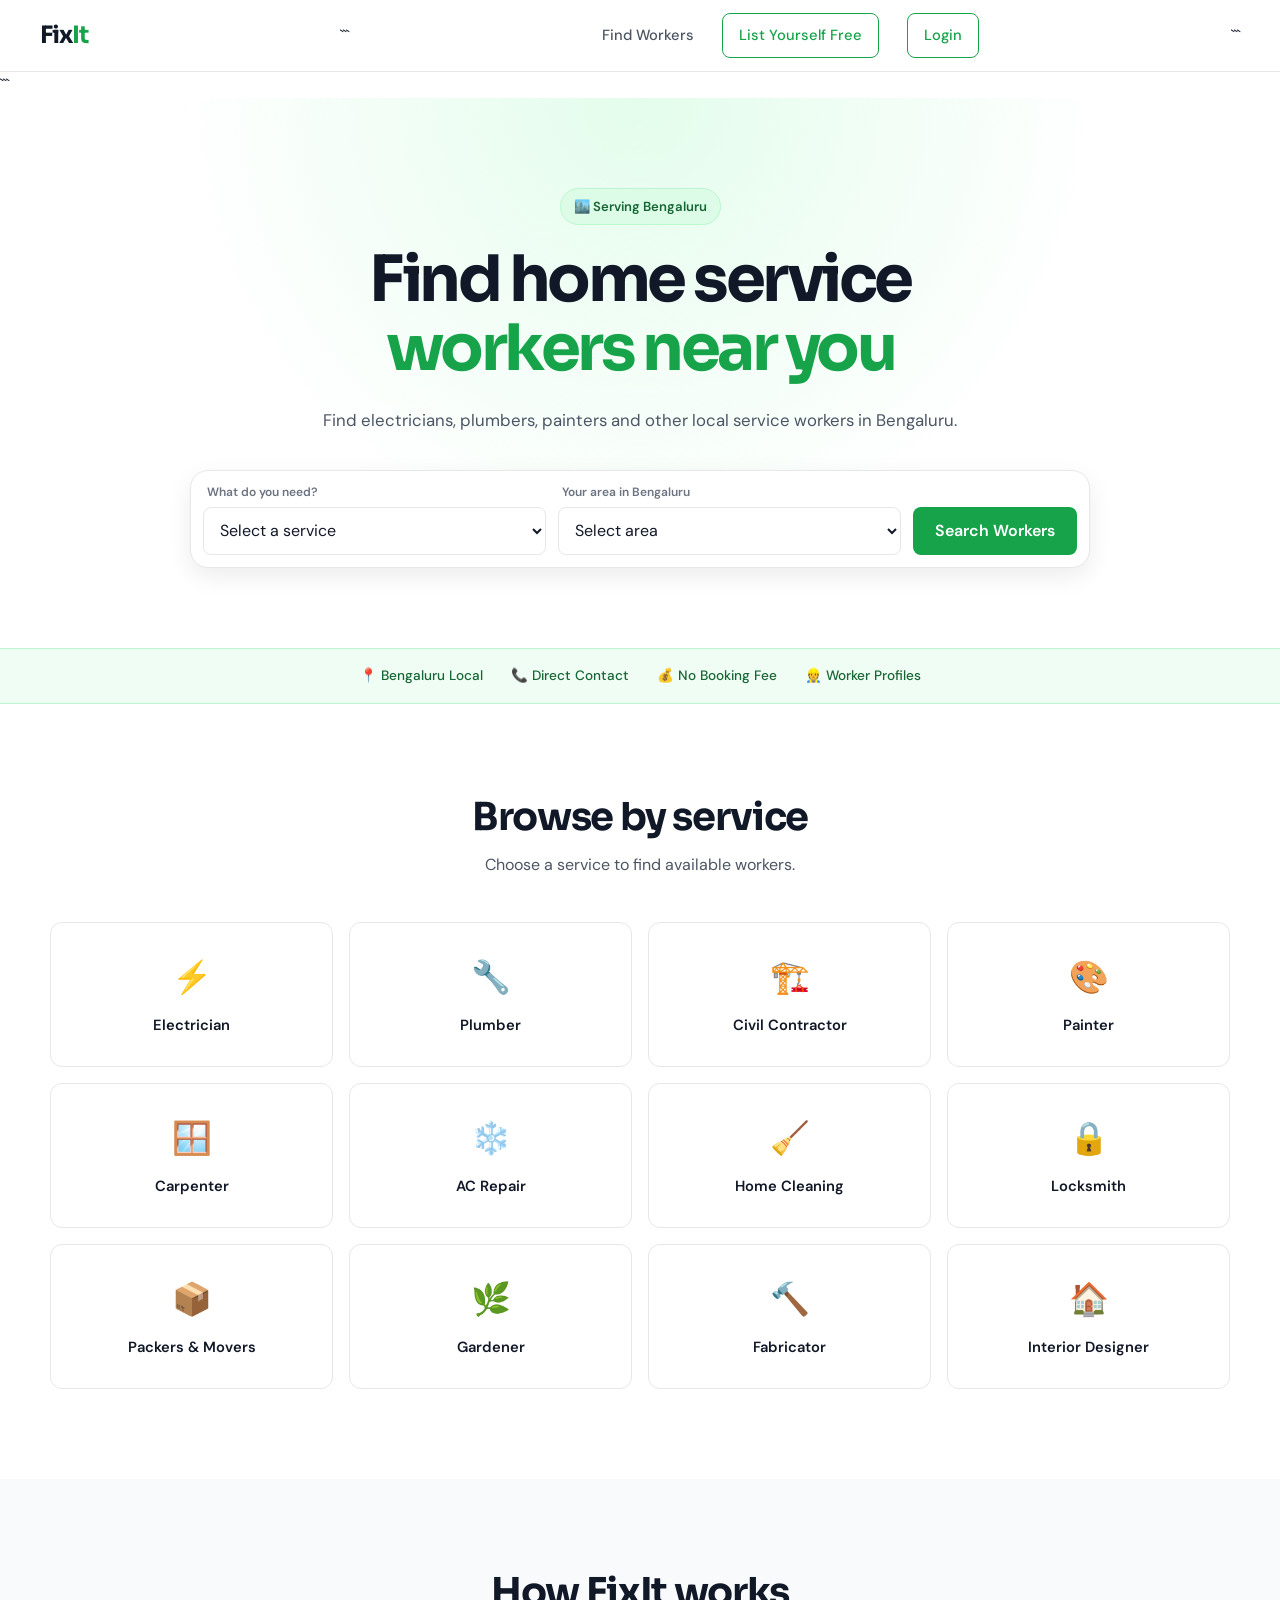
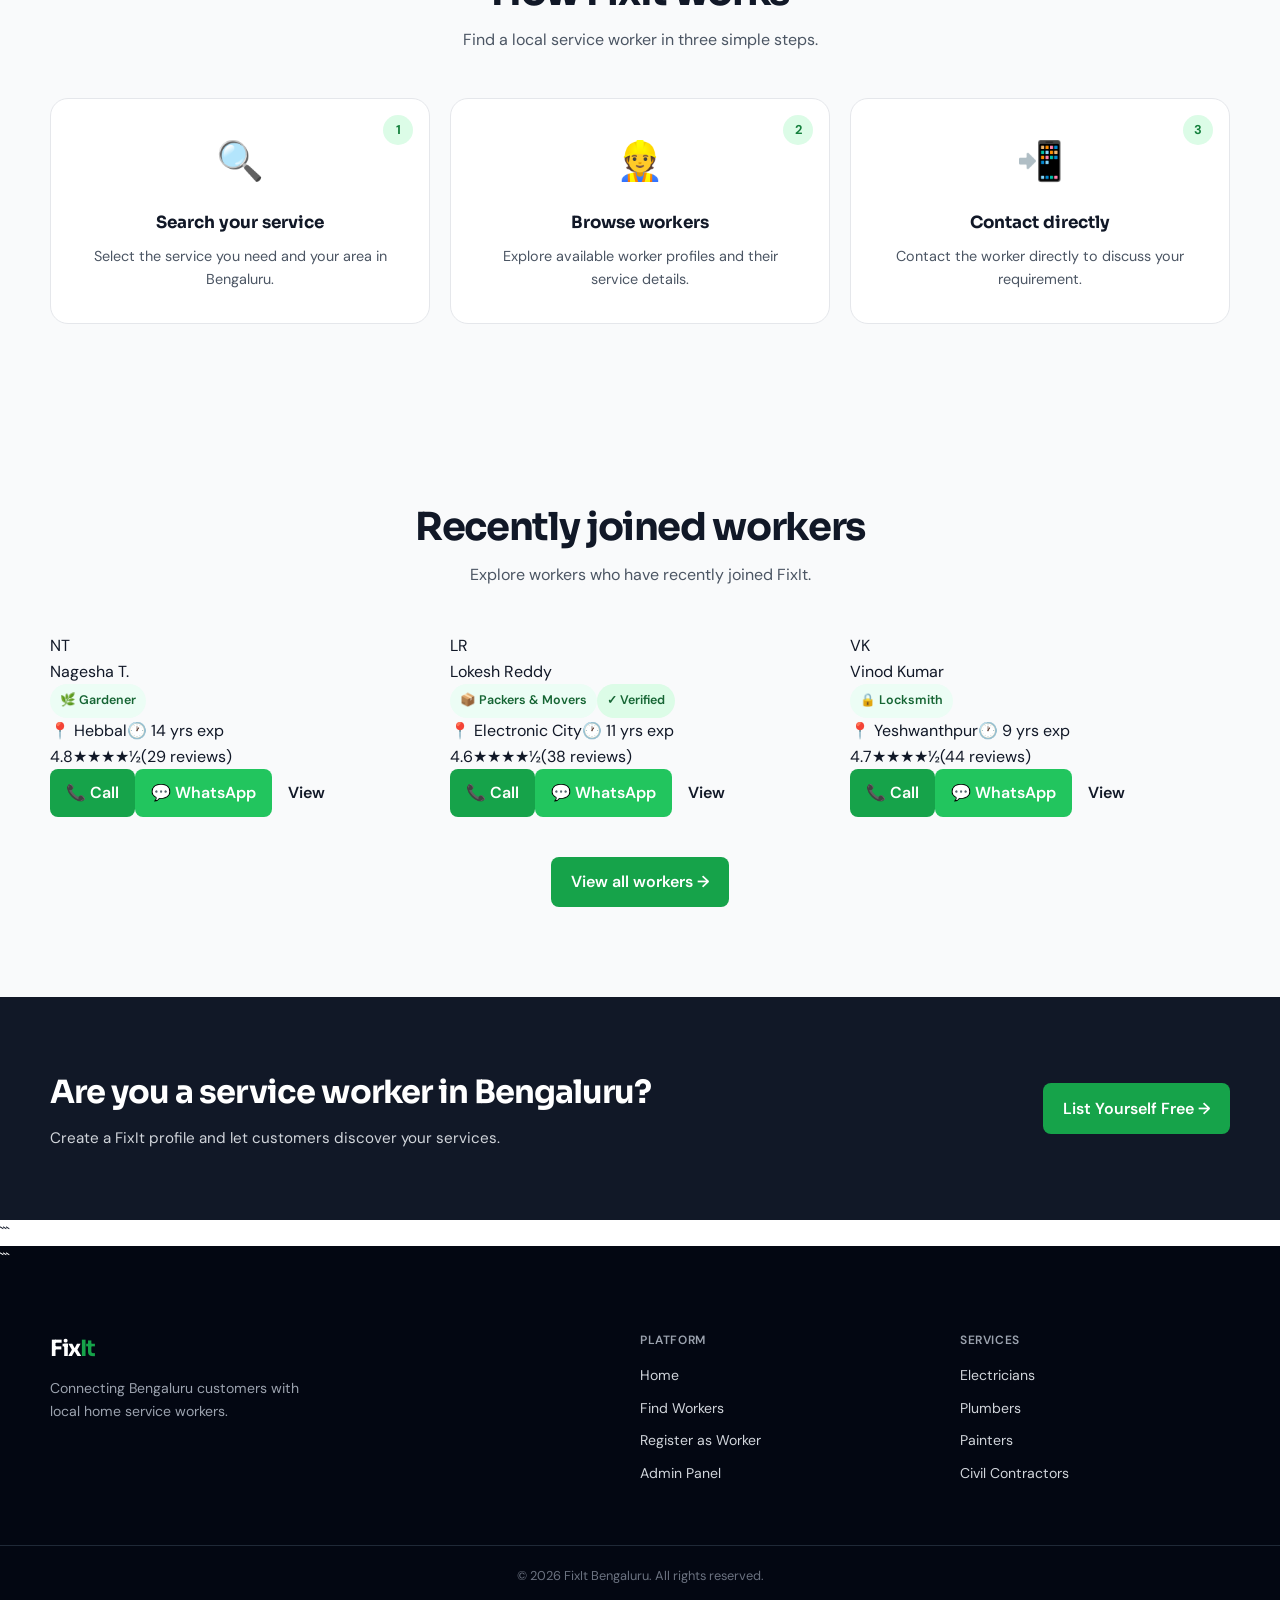
==== commit 3aecc634: "feat: add customer my bookings experience" ====
--- a/index.html
+++ b/index.html
@@ -446,7 +446,7 @@
   <script src="js/api.js" defer></script>
   <script src="js/data.js" defer></script>
 
-  <script src="js/main.js" defer></script>
+  <script src="js/main.js?v=my-bookings-1" defer></script>
 
 </body>
 </html>
--- a/css/style.css
+++ b/css/style.css
@@ -559,6 +559,554 @@
 }
 
 /* =========================================================
+BOOKING FLOW
+========================================================= */
+
+.profile-page {
+display: flex;
+flex-direction: column;
+gap: 20px;
+max-width: 980px;
+margin: 28px auto 80px;
+padding: 0 20px;
+}
+
+.profile-header {
+display: flex;
+align-items: center;
+gap: 22px;
+padding: 28px 24px;
+border: 1px solid var(--border);
+border-radius: var(--radius-lg);
+background: white;
+box-shadow: var(--shadow-sm);
+}
+
+.profile-avatar {
+display: grid;
+place-items: center;
+width: 82px;
+height: 82px;
+border-radius: 50%;
+background: linear-gradient(135deg, #dcfce7, #bbf7d0);
+color: #166534;
+font-weight: 700;
+font-size: 1.5rem;
+}
+
+.profile-info {
+display: flex;
+flex-direction: column;
+gap: 12px;
+flex: 1;
+}
+
+.profile-name {
+font-family: "Sora", sans-serif;
+font-size: clamp(2rem, 3vw, 2.8rem);
+letter-spacing: -0.04em;
+}
+
+.profile-badges,
+.profile-meta,
+.profile-btns,
+.services-tags,
+.areas-tags {
+display: flex;
+flex-wrap: wrap;
+gap: 10px;
+}
+
+.badge-skill,
+.badge-verified,
+.badge-unverified,
+.meta-pill,
+.service-tag,
+.area-tag {
+display: inline-flex;
+align-items: center;
+padding: 7px 10px;
+border-radius: 999px;
+font-size: 0.78rem;
+font-weight: 600;
+}
+
+.badge-skill {
+background: #ecfdf5;
+color: #166534;
+}
+
+.badge-verified {
+background: #dcfce7;
+color: #166534;
+}
+
+.badge-unverified {
+background: #f3f4f6;
+color: var(--text-secondary);
+}
+
+.meta-pill {
+background: #f9fafb;
+border: 1px solid var(--border);
+color: var(--text-secondary);
+}
+
+.service-tag,
+.area-tag {
+background: #f8fafc;
+border: 1px solid var(--border);
+color: var(--text);
+}
+
+.profile-btn-call,
+.profile-btn-wa,
+.btn-call,
+.btn-wa,
+.btn-view,
+.booking-form button {
+display: inline-flex;
+align-items: center;
+justify-content: center;
+padding: 11px 16px;
+border-radius: var(--radius-sm);
+font-weight: 600;
+transition: opacity 0.2s ease, transform 0.2s ease;
+}
+
+.profile-btn-call,
+.profile-btn-wa,
+.btn-call,
+.btn-wa,
+.booking-form button {
+background: var(--primary);
+color: white;
+}
+
+.profile-btn-wa,
+.btn-wa {
+background: #22c55e;
+}
+
+.profile-btn-call:hover,
+.profile-btn-wa:hover,
+.btn-call:hover,
+.btn-wa:hover,
+.btn-view:hover,
+.booking-form button:hover {
+transform: translateY(-1px);
+opacity: 0.96;
+}
+
+.back-link {
+font-weight: 600;
+color: var(--primary);
+}
+
+.profile-section,
+.booking-panel {
+padding: 28px 24px;
+border: 1px solid var(--border);
+border-radius: var(--radius-lg);
+background: white;
+box-shadow: var(--shadow-sm);
+}
+
+.profile-section h3,
+.booking-panel h3,
+.my-bookings h4 {
+margin-bottom: 14px;
+font-family: "Sora", sans-serif;
+font-size: 1.1rem;
+}
+
+.profile-section p,
+.booking-login-card p,
+.booking-guard,
+.booking-status-message {
+color: var(--text-secondary);
+}
+
+.booking-form {
+display: grid;
+gap: 16px;
+margin-top: 8px;
+}
+
+.booking-form label {
+display: flex;
+flex-direction: column;
+gap: 8px;
+font-weight: 600;
+color: var(--text);
+}
+
+.booking-form input,
+.booking-form textarea {
+width: 100%;
+padding: 12px 14px;
+border: 1px solid var(--border);
+border-radius: var(--radius-sm);
+background: white;
+color: var(--text);
+}
+
+.booking-form textarea {
+resize: vertical;
+min-height: 120px;
+}
+
+.booking-form input:focus,
+.booking-form textarea:focus {
+outline: 3px solid rgba(22, 163, 74, 0.15);
+border-color: var(--primary);
+}
+
+.booking-form button {
+max-width: 220px;
+border: 0;
+}
+
+.booking-status-message {
+min-height: 24px;
+}
+
+.booking-status-error {
+color: #b91c1c;
+font-weight: 600;
+}
+
+.booking-status-success {
+color: #166534;
+font-weight: 600;
+}
+
+.my-bookings {
+margin-top: 20px;
+}
+
+.booking-list {
+display: grid;
+gap: 12px;
+margin-top: 12px;
+}
+
+.booking-item {
+padding: 16px 18px;
+border: 1px solid var(--border);
+border-radius: var(--radius-md);
+background: #f9fafb;
+}
+
+.booking-item-top,
+.booking-item-footer,
+.booking-meta {
+display: flex;
+align-items: center;
+justify-content: space-between;
+gap: 12px;
+}
+
+.booking-meta {
+flex-direction: column;
+align-items: flex-start;
+margin-top: 12px;
+margin-bottom: 12px;
+color: var(--text-secondary);
+font-size: 0.92rem;
+}
+
+.booking-status {
+display: inline-flex;
+padding: 6px 10px;
+border-radius: 999px;
+font-size: 0.76rem;
+font-weight: 700;
+background: #f3f4f6;
+color: var(--text-secondary);
+text-transform: capitalize;
+}
+
+.booking-status-pending {
+background: #fef3c7;
+color: #92400e;
+}
+
+.booking-status-confirmed,
+.booking-status-approved {
+background: #dcfce7;
+color: #166534;
+}
+
+.booking-status-rejected,
+.booking-status-cancelled {
+background: #fee2e2;
+color: #991b1b;
+}
+
+.booking-empty {
+padding: 18px;
+border: 1px dashed var(--border);
+border-radius: var(--radius-md);
+color: var(--text-secondary);
+background: #fafafa;
+}
+
+.booking-login-card {
+display: flex;
+flex-direction: column;
+gap: 16px;
+padding-top: 8px;
+}
+
+.customer-bookings-section {
+padding: 38px 0 80px;
+}
+
+.bookings-page-hero {
+padding: 54px 0 44px;
+border-bottom: 1px solid var(--border);
+background:
+radial-gradient(circle at 12% 25%, rgba(220, 252, 231, 0.72), transparent 38%),
+var(--background-soft);
+}
+
+.bookings-page-hero .section-kicker {
+color: var(--primary-dark);
+font-size: 0.78rem;
+font-weight: 700;
+}
+
+.bookings-page-hero h1 {
+margin: 6px 0 8px;
+font-family: "Sora", sans-serif;
+font-size: 2.2rem;
+line-height: 1.2;
+}
+
+.bookings-page-hero p {
+color: var(--text-secondary);
+}
+
+.booking-filters {
+display: flex;
+flex-wrap: wrap;
+gap: 8px;
+margin-bottom: 24px;
+}
+
+.booking-filter {
+min-height: 40px;
+padding: 8px 14px;
+border: 1px solid var(--border);
+border-radius: 999px;
+background: white;
+color: var(--text-secondary);
+font-weight: 600;
+}
+
+.booking-filter[aria-pressed="true"] {
+border-color: var(--primary);
+background: var(--primary-light);
+color: var(--primary-dark);
+}
+
+.booking-filter-count {
+margin-left: 4px;
+color: var(--text-muted);
+font-size: 0.8rem;
+}
+
+.customer-bookings-grid {
+display: grid;
+grid-template-columns: repeat(auto-fit, minmax(min(100%, 310px), 1fr));
+gap: 16px;
+}
+
+.customer-booking-card {
+display: flex;
+flex-direction: column;
+gap: 16px;
+min-width: 0;
+padding: 20px;
+border: 1px solid var(--border);
+border-radius: var(--radius-md);
+background: white;
+box-shadow: var(--shadow-sm);
+}
+
+.customer-booking-top {
+display: flex;
+align-items: flex-start;
+justify-content: space-between;
+gap: 12px;
+}
+
+.customer-booking-title {
+font-family: "Sora", sans-serif;
+font-size: 1.05rem;
+overflow-wrap: anywhere;
+}
+
+.customer-booking-worker {
+color: var(--text-secondary);
+font-size: 0.92rem;
+}
+
+.customer-booking-meta {
+display: grid;
+gap: 8px;
+color: var(--text-secondary);
+font-size: 0.9rem;
+}
+
+.customer-booking-meta div {
+overflow-wrap: anywhere;
+}
+
+.customer-booking-actions {
+display: flex;
+margin-top: auto;
+}
+
+.booking-details-button {
+border: 0;
+}
+
+.bookings-empty-state,
+.bookings-error-state,
+.bookings-loading-state,
+.bookings-access-state {
+padding: 28px;
+border: 1px solid var(--border);
+border-radius: var(--radius-md);
+background: var(--background-soft);
+}
+
+.bookings-empty-state h2,
+.bookings-error-state h2,
+.bookings-access-state h2 {
+margin-bottom: 8px;
+font-family: "Sora", sans-serif;
+font-size: 1.25rem;
+}
+
+.bookings-empty-state p,
+.bookings-error-state p,
+.bookings-access-state p {
+margin-bottom: 18px;
+color: var(--text-secondary);
+}
+
+.bookings-error-state .btn-primary,
+.bookings-empty-state .btn-primary,
+.bookings-access-state .btn-primary {
+width: fit-content;
+}
+
+.booking-details-dialog {
+width: min(560px, calc(100% - 32px));
+max-width: 560px;
+max-height: min(82vh, 720px);
+margin: auto;
+padding: 0;
+border: 1px solid var(--border);
+border-radius: var(--radius-md);
+color: var(--text);
+box-shadow: var(--shadow-md);
+}
+
+.booking-details-dialog::backdrop {
+background: rgba(17, 24, 39, 0.55);
+}
+
+.booking-dialog-content {
+position: relative;
+max-height: min(82vh, 720px);
+overflow-y: auto;
+padding: 30px;
+}
+
+.booking-dialog-content h2 {
+margin: 4px 40px 22px 0;
+font-family: "Sora", sans-serif;
+font-size: 1.4rem;
+overflow-wrap: anywhere;
+}
+
+.booking-dialog-close {
+position: absolute;
+top: 16px;
+right: 16px;
+width: 36px;
+height: 36px;
+border: 1px solid var(--border);
+border-radius: 50%;
+background: white;
+color: var(--text-secondary);
+font-size: 1.25rem;
+}
+
+.booking-details-list {
+display: grid;
+grid-template-columns: minmax(105px, 0.7fr) minmax(0, 1.3fr);
+gap: 14px 18px;
+}
+
+.booking-details-list dt {
+color: var(--text-muted);
+font-size: 0.85rem;
+font-weight: 600;
+}
+
+.booking-details-list dd {
+min-width: 0;
+overflow-wrap: anywhere;
+}
+
+@media (max-width: 700px) {
+.profile-header {
+flex-direction: column;
+align-items: flex-start;
+}
+
+.booking-item-top,
+.booking-item-footer {
+flex-direction: column;
+align-items: flex-start;
+}
+
+.customer-bookings-section {
+padding: 28px 0 60px;
+}
+
+.bookings-page-hero {
+padding: 38px 0 32px;
+}
+
+.bookings-page-hero h1 {
+font-size: 1.8rem;
+}
+
+.customer-booking-card {
+padding: 16px;
+}
+
+.booking-dialog-content {
+padding: 24px 20px;
+}
+
+.booking-details-list {
+grid-template-columns: 1fr;
+gap: 4px;
+}
+
+.booking-details-list dd {
+margin-bottom: 10px;
+}
+}
+
+/* =========================================================
 CTA
 ========================================================= */
 
